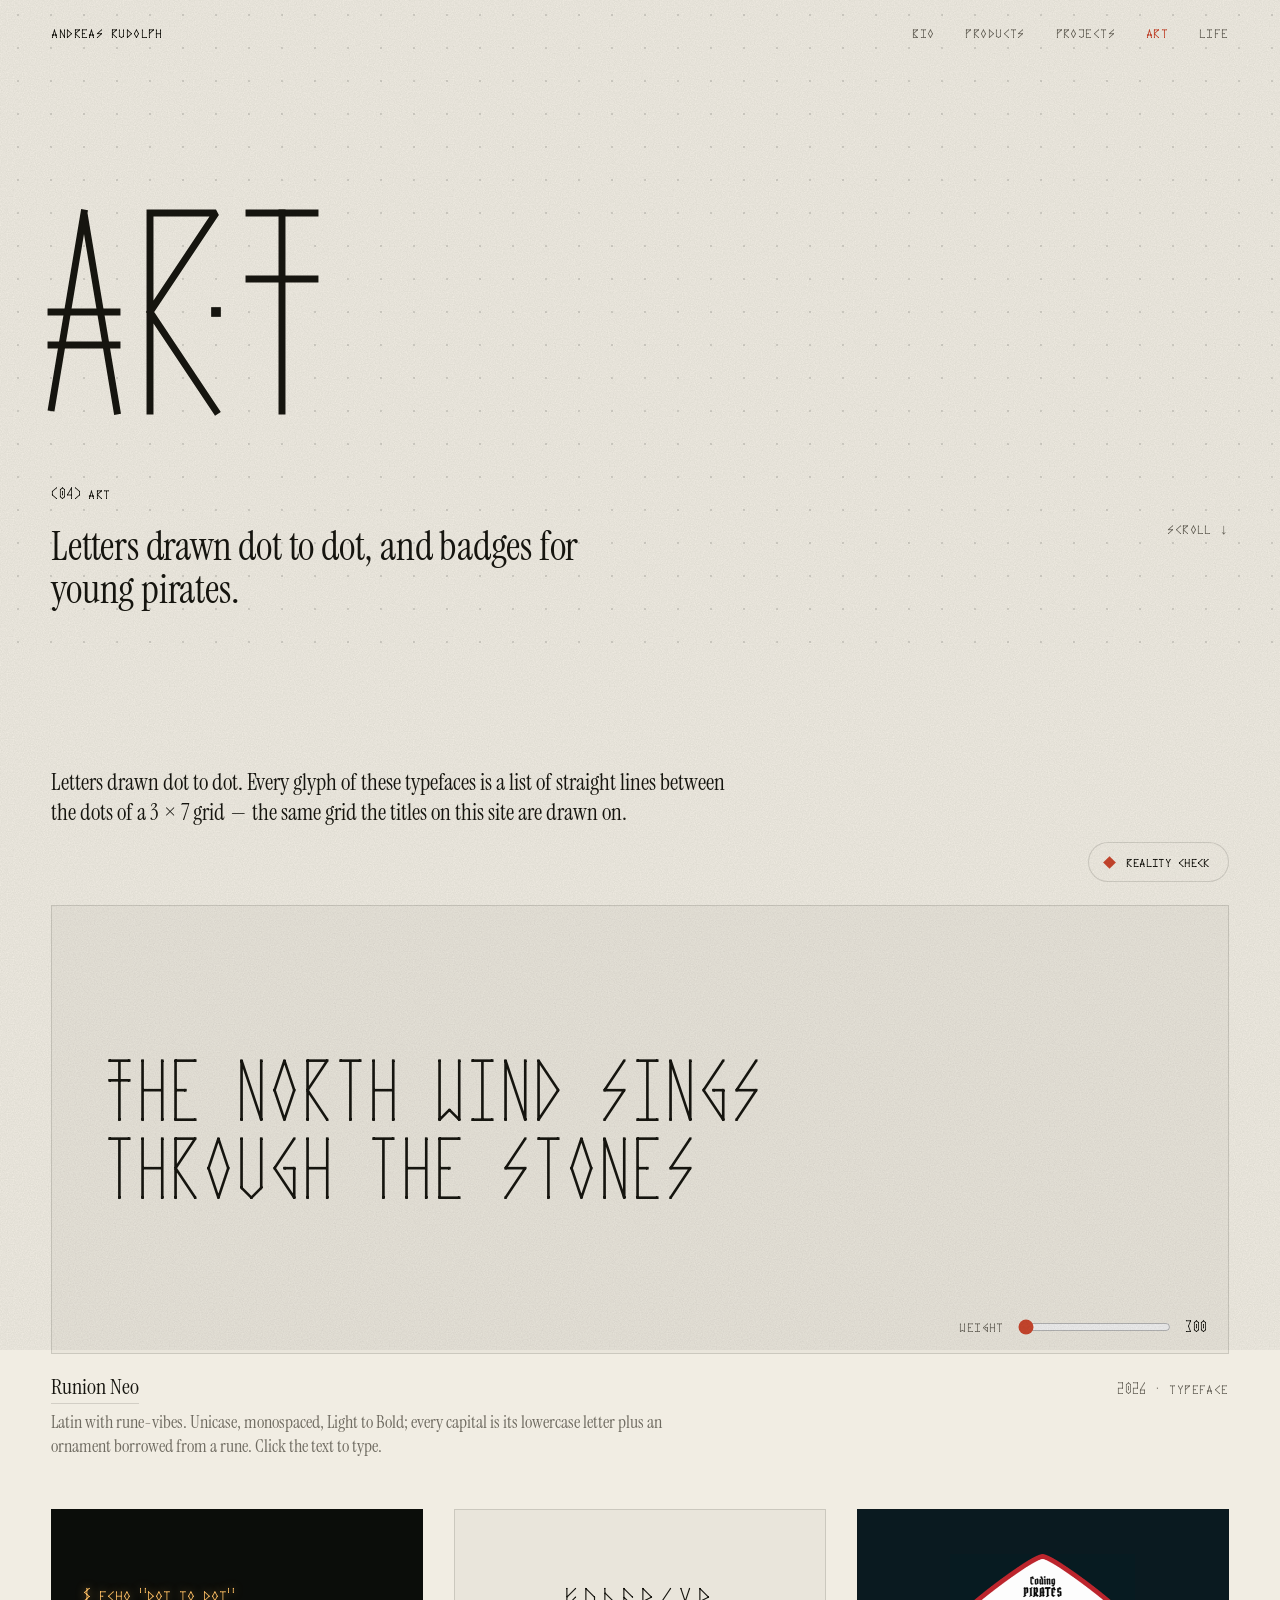
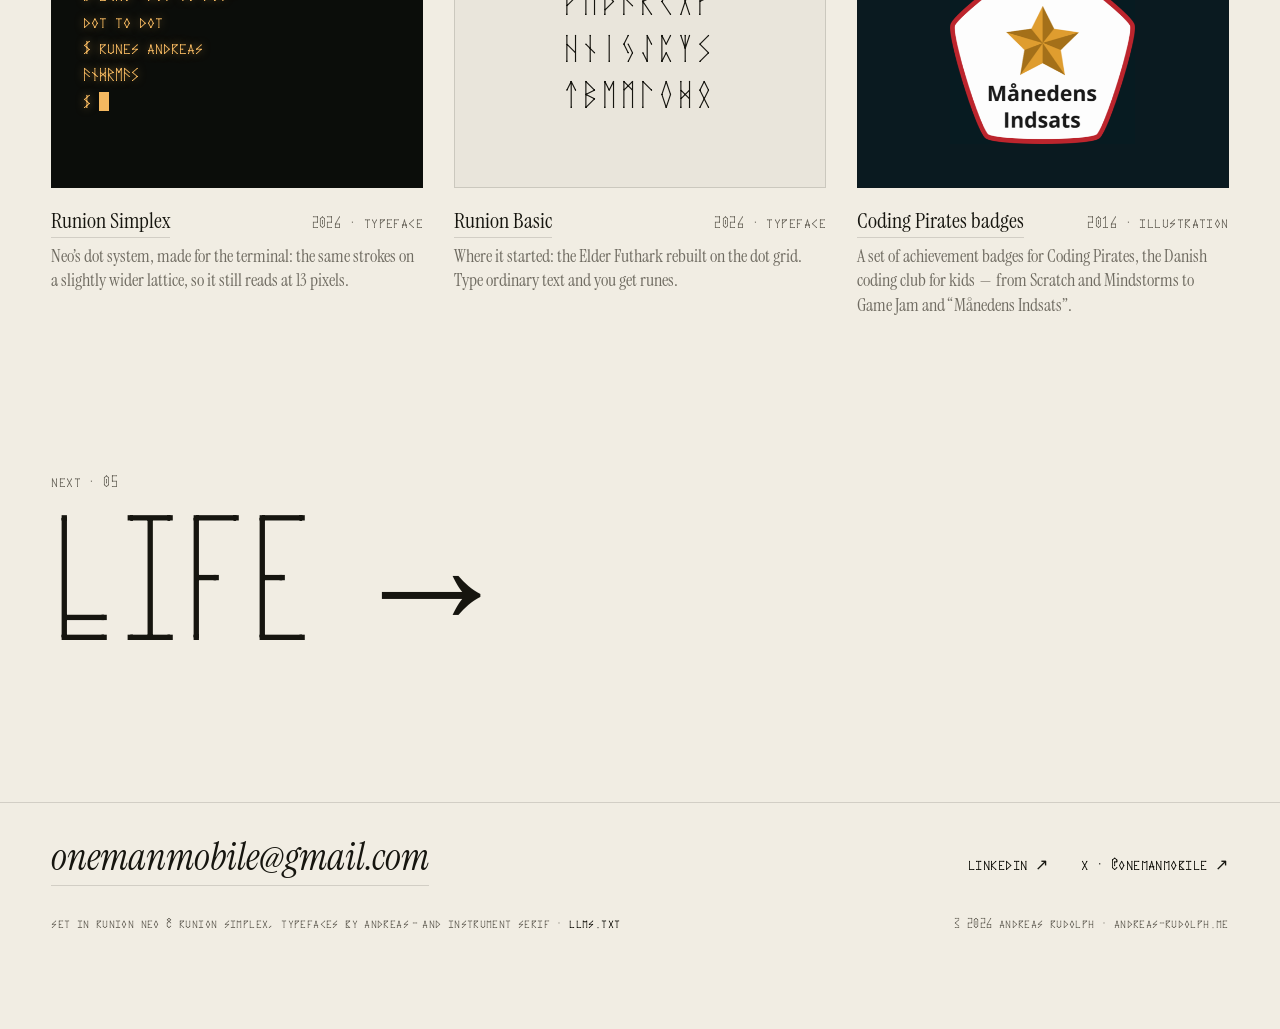
==== art/index.html @ 7a0e9cff "Front page + standalone pages (bio, products, projects, art, life); project images; portrait; heavie" ====
<!doctype html>
<html lang="en" data-mode="day">
<head>
  <meta charset="utf-8">
  <meta name="viewport" content="width=device-width, initial-scale=1, viewport-fit=cover">
  <title>Art — Andreas Rudolph</title>
  <meta name="description" content="Art by Andreas Rudolph: the Runion Neo, Runion Simplex and Runion Basic typefaces, and achievement badges for Coding Pirates.">
  <link rel="canonical" href="https://andreas-rudolph.me/art/">
  <link rel="describedby" href="/llms.txt" type="text/markdown">
  <meta name="author" content="Andreas Rudolph">
  <meta name="theme-color" content="#f1ede3">
  <meta property="og:type" content="website">
  <meta property="og:url" content="https://andreas-rudolph.me/art/">
  <meta property="og:title" content="Art — Andreas Rudolph">
  <meta property="og:description" content="Art by Andreas Rudolph: the Runion Neo, Runion Simplex and Runion Basic typefaces, and achievement badges for Coding Pirates.">
  <meta property="og:image" content="https://andreas-rudolph.me/assets/og.jpg">
  <meta property="og:image:width" content="1200">
  <meta property="og:image:height" content="630">
  <meta name="twitter:card" content="summary_large_image">
  <meta name="twitter:creator" content="@OneManMobile">
  <link rel="icon" href="/assets/favicon.svg" type="image/svg+xml">
  <link rel="preload" href="/assets/fonts/RunionNeo.woff2" as="font" type="font/woff2" crossorigin>
  <link rel="preload" href="/assets/fonts/InstrumentSerif-Regular.woff2" as="font" type="font/woff2" crossorigin>
  <link rel="stylesheet" href="/assets/style.css">
  <script>try{if(localStorage.getItem('mode')==='dream')document.documentElement.dataset.mode='dream'}catch(e){}</script>
  <script type="module" src="/assets/main.js"></script>
</head>
<body>
  <a class="skip label" href="#content">Skip to content</a>

  <header class="hero hero--page">
    <canvas id="field" data-text="ART" data-size="page" aria-hidden="true"></canvas>
    <div class="top">
      <a class="label home" href="/">andreas rudolph</a>
      <nav aria-label="Pages">
        <a class="label" href="/bio/">bio</a>
        <a class="label" href="/products/">products</a>
        <a class="label" href="/projects/">projects</a>
        <a class="label" href="/art/" aria-current="page">art</a>
        <a class="label" href="/life/">life</a>
      </nav>
    </div>
    <div class="hero-foot">
      <div class="hero-intro">
        <p class="label hero-role">(04) art</p>
        <h1 class="sr-only">Art</h1>
        <p class="lede">Letters drawn dot to dot, and badges for young pirates.</p>
      </div>
      <div class="hero-aside">
        <a class="label scroll" href="#content">scroll ↓</a>
      </div>
    </div>
  </header>

  <main id="content">
    <section class="section section--first" aria-label="Art">

      <p class="art-intro reveal">Letters drawn dot to dot. Every glyph of these typefaces is a list of straight lines between the dots of a 3&thinsp;×&thinsp;7 grid&thinsp;—&thinsp;the same grid the titles on this site are drawn on.</p>

      <div class="art-grid">
        <figure class="art-card art-card--wide reveal">
          <div class="art-canvas art-neo">
            <p class="neo-specimen" contenteditable="true" spellcheck="false" aria-label="Type to try Runion Neo">The north wind sings through the stones</p>
            <label class="neo-weight label"><span>weight</span> <input type="range" min="300" max="700" value="300" aria-label="Runion Neo weight"> <output>300</output></label>
          </div>
          <figcaption>
            <span class="art-title"><a href="https://github.com/OneManMobile/runion-neo">Runion Neo</a> <span class="label">2026 · typeface</span></span>
            <span class="art-desc">Latin with rune-vibes. Unicase, monospaced, Light to Bold; every capital is its lowercase letter plus an ornament borrowed from a rune. Click the text to type.</span>
          </figcaption>
        </figure>

        <figure class="art-card reveal">
          <div class="art-canvas art-simplex" aria-hidden="true">
            <p>$ echo "dot to dot"<br>dot to dot<br>$ runes andreas<br>ᚨᚾᛞᚱᛖᚨᛊ<br>$ <span class="caret"></span></p>
          </div>
          <figcaption>
            <span class="art-title"><a href="https://github.com/OneManMobile/runion-simplex">Runion Simplex</a> <span class="label">2026 · typeface</span></span>
            <span class="art-desc">Neo’s dot system, made for the terminal: the same strokes on a slightly wider lattice, so it still reads at 13 pixels.</span>
          </figcaption>
        </figure>

        <figure class="art-card reveal">
          <div class="art-canvas art-futhark" aria-hidden="true">
            <p>ᚠᚢᚦᚨᚱᚲᚷᚹ<br>ᚺᚾᛁᛃᛇᛈᛉᛊ<br>ᛏᛒᛖᛗᛚᛜᛞᛟ</p>
          </div>
          <figcaption>
            <span class="art-title"><a href="https://github.com/OneManMobile/Runion-Font">Runion Basic</a> <span class="label">2026 · typeface</span></span>
            <span class="art-desc">Where it started: the Elder Futhark rebuilt on the dot grid. Type ordinary text and you get runes.</span>
          </figcaption>
        </figure>

        <figure class="art-card reveal">
          <div class="art-canvas art-badge">
            <img src="/assets/art/coding-pirates-badge.png" width="360" height="370" alt="A pentagon badge with a gold star, reading Coding Pirates — Månedens Indsats">
          </div>
          <figcaption>
            <span class="art-title"><a href="https://github.com/OneManMobile/CodingPiratesAchievements">Coding Pirates badges</a> <span class="label">2016 · illustration</span></span>
            <span class="art-desc">A set of achievement badges for Coding Pirates, the Danish coding club for kids&thinsp;—&thinsp;from Scratch and Mindstorms to Game Jam and “Månedens Indsats”.</span>
          </figcaption>
        </figure>
      </div>
    </section>

    <a class="next reveal" href="/life/">
      <span class="label">next · 05</span>
      <span class="next-title"><span data-rune>Life</span> <span class="next-arrow" aria-hidden="true">→</span></span>
    </a>
  </main>

  <footer class="footer">
    <div class="footer-contact">
      <a class="footer-mail" href="mailto:onemanmobile@gmail.com">onemanmobile@gmail.com</a>
      <div class="footer-social">
        <a class="label" href="https://www.linkedin.com/in/andreasrudolph">linkedin ↗</a>
        <a class="label" href="https://x.com/OneManMobile">x · @onemanmobile ↗</a>
      </div>
    </div>
    <div class="footer-meta">
      <p class="label">set in runion neo &amp; runion simplex, typefaces by andreas&thinsp;—&thinsp;and instrument serif · <a href="/llms.txt">llms.txt</a></p>
      <p class="label">© 2026 andreas rudolph · andreas-rudolph.me</p>
    </div>
  </footer>

  <button class="reality" type="button" aria-pressed="false">
    <span class="reality-dot" aria-hidden="true"></span>
    <span class="reality-text">reality check</span>
  </button>
</body>
</html>
---- assets/style.css ----
@font-face { font-family: "Runion Neo"; src: url("fonts/RunionNeo.woff2") format("woff2"); font-weight: 300 700; font-display: swap; }
@font-face { font-family: "Runion Simplex"; src: url("fonts/RunionSimplex.woff2") format("woff2"); font-weight: 300 700; font-display: swap; }
@font-face { font-family: "Instrument Serif"; src: url("fonts/InstrumentSerif-Regular.woff2") format("woff2"); font-weight: 400; font-style: normal; font-display: swap; }
@font-face { font-family: "Instrument Serif"; src: url("fonts/InstrumentSerif-Italic.woff2") format("woff2"); font-weight: 400; font-style: italic; font-display: swap; }

:root {
  --paper: #f1ede3;
  --ink: #16150f;
  --muted: #6f6b61;
  --rule: rgba(22, 21, 15, .14);
  --accent: #c8452c;
  --gutter: clamp(20px, 4vw, 56px);
  --serif: "Instrument Serif", ui-serif, Georgia, serif;
  --neo: "Runion Neo", ui-monospace, monospace;
  --mono: "Runion Simplex", ui-monospace, Menlo, monospace;
  color-scheme: light;
}
:root[data-mode="dream"] {
  --paper: #0a0c19;
  --ink: #ebe7ff;
  --muted: #8f8db0;
  --rule: rgba(235, 231, 255, .14);
  --accent: #f4b860;
  color-scheme: dark;
}

*, *::before, *::after { box-sizing: border-box; }
html {
  background: var(--paper);
  color: var(--ink);
  -webkit-text-size-adjust: 100%;
  scroll-behavior: smooth;
  transition: background-color 1.2s ease, color 1.2s ease;
}
.switching *, .switching *::before, .switching *::after {
  transition: color 1.1s ease, background-color 1.1s ease, border-color 1.1s ease, fill 1.1s ease, stroke 1.1s ease !important;
}
body {
  margin: 0;
  font-family: var(--serif);
  font-size: clamp(19px, 1.35vw, 22px);
  line-height: 1.4;
  -webkit-font-smoothing: antialiased;
  overflow-x: hidden;
}
a { color: inherit; text-decoration: none; }
em { font-style: italic; }
::selection { background: var(--accent); color: var(--paper); }
:focus-visible { outline: 2px solid var(--accent); outline-offset: 4px; }

/* atmosphere: a night sky glow for dreams, paper grain always */
body::before {
  content: "";
  position: fixed;
  inset: 0;
  z-index: -1;
  pointer-events: none;
  background:
    radial-gradient(60vw 50vh at 78% 8%, rgba(124, 98, 255, .22), transparent 70%),
    radial-gradient(50vw 40vh at 8% 92%, rgba(244, 184, 96, .09), transparent 70%);
  opacity: 0;
  transition: opacity 1.6s ease;
}
[data-mode="dream"] body::before { opacity: 1; }
body::after {
  content: "";
  position: fixed;
  inset: -50%;
  z-index: 90;
  pointer-events: none;
  background-image: url("data:image/svg+xml,%3Csvg xmlns='http://www.w3.org/2000/svg' width='220' height='220'%3E%3Cfilter id='n'%3E%3CfeTurbulence type='fractalNoise' baseFrequency='.85' numOctaves='3' stitchTiles='stitch'/%3E%3CfeColorMatrix values='0 0 0 0 0 0 0 0 0 0 0 0 0 0 0 0 0 0 .55 0'/%3E%3C/filter%3E%3Crect width='100%25' height='100%25' filter='url(%23n)'/%3E%3C/svg%3E");
  opacity: .16;
  mix-blend-mode: multiply;
}
[data-mode="dream"] body::after { opacity: .5; mix-blend-mode: soft-light; }

.sr-only {
  position: absolute; width: 1px; height: 1px; padding: 0; margin: -1px;
  overflow: hidden; clip: rect(0 0 0 0); white-space: nowrap; border: 0;
}
.skip { position: absolute; left: var(--gutter); top: -40px; z-index: 100; }
.skip:focus { top: 16px; }

.label {
  font-family: var(--mono);
  font-size: 15px;
  font-weight: 450;
  line-height: 1.5;
  letter-spacing: .03em;
  color: var(--muted);
  margin: 0;
}
a.label { transition: color .3s ease; }
a.label:hover { color: var(--accent); }

/* ── hero ─────────────────────────────────────────────── */
.hero {
  position: relative;
  height: 100vh;
  height: 100svh;
  min-height: 560px;
  overflow: hidden;
}
#field { position: absolute; inset: 0; width: 100%; height: 100%; display: block; touch-action: pan-y; }
.top {
  position: absolute;
  inset: 0 0 auto;
  z-index: 2;
  display: flex;
  justify-content: space-between;
  align-items: baseline;
  padding: 22px var(--gutter);
}
.top nav { display: flex; gap: clamp(16px, 2.4vw, 36px); }
.top .clock { color: var(--ink); font-variant-numeric: tabular-nums; }
.top .home { color: var(--ink); }
.top nav a[aria-current="page"] { color: var(--accent); }
.hero--page { height: 74vh; height: 74svh; min-height: 480px; }

.hero-foot {
  position: absolute;
  left: var(--gutter);
  right: var(--gutter);
  bottom: clamp(28px, 6vh, 64px);
  z-index: 2;
  display: grid;
  grid-template-columns: minmax(0, 1.7fr) minmax(0, 1fr);
  gap: 32px;
  align-items: end;
  pointer-events: none;
}
.hero-foot a { pointer-events: auto; }
.hero-role span { white-space: nowrap; }
.hero-role {
  margin: 0 0 clamp(14px, 1.6vw, 22px);
  color: var(--ink);
  animation: rise 1.4s 1.35s cubic-bezier(.2, .7, .1, 1) both;
}
.lede {
  margin: 0;
  max-width: 21em;
  font-size: clamp(27px, 3.1vw, 46px);
  line-height: 1.08;
  letter-spacing: -.005em;
  text-wrap: pretty;
  animation: rise 1.4s 1.5s cubic-bezier(.2, .7, .1, 1) both;
}
.lede em { color: var(--accent); transition: color 1.1s ease; }
.lede a, .about-big a, .facts a {
  color: inherit;
  text-decoration: underline;
  text-decoration-color: var(--accent);
  text-decoration-thickness: .06em;
  text-underline-offset: .14em;
  transition: color .3s ease, text-decoration-color 1.1s ease;
}
.lede a:hover, .about-big a:hover, .facts a:hover { color: var(--accent); }
.hero-aside {
  justify-self: end;
  text-align: right;
  max-width: 22em;
  display: grid;
  gap: 10px;
  padding-bottom: 72px;
  animation: rise 1.4s 1.8s cubic-bezier(.2, .7, .1, 1) both;
}
.swap { display: grid; }
.swap > span { grid-area: 1 / 1; transition: opacity 1s ease; }
.when-dream, [data-mode="dream"] .when-day { opacity: 0; }
[data-mode="dream"] .when-dream { opacity: 1; color: var(--ink); }
.scroll { justify-self: end; }

@keyframes rise { from { opacity: 0; transform: translateY(18px); } }

/* ── sections ─────────────────────────────────────────── */
.section {
  max-width: 1600px;
  margin: 0 auto;
  padding: clamp(96px, 13vw, 200px) var(--gutter) 0;
}
.section--first { padding-top: clamp(64px, 8vw, 120px); }

/* front page index */
.toc { list-style: none; margin: 0; padding: 0; border-top: 1px solid var(--rule); }
.toc a {
  position: relative;
  display: grid;
  grid-template-columns: 4em auto minmax(0, 1fr) auto;
  gap: clamp(16px, 3vw, 48px);
  align-items: baseline;
  padding: clamp(22px, 3vw, 40px) 0;
  border-bottom: 1px solid var(--rule);
}
.toc a::before {
  content: "";
  position: absolute;
  inset: 0 calc(-1 * var(--gutter));
  background: var(--accent);
  opacity: 0;
  transition: opacity .5s ease;
  pointer-events: none;
}
.toc a:hover::before { opacity: .055; }
.toc-title { font-family: var(--neo); font-weight: 300; font-size: clamp(48px, 8vw, 132px); line-height: .9; transition: font-weight .6s cubic-bezier(.2, .7, .1, 1), color .4s ease; }
.toc-teaser { max-width: 22em; color: var(--muted); }
.toc-arrow { font-size: clamp(28px, 3vw, 44px); line-height: 1; transition: transform .5s ease, color .4s ease; }
.toc a:hover .toc-title { font-weight: 640; color: var(--accent); }
.toc a:hover .toc-arrow { transform: translateX(10px); color: var(--accent); }

/* next page */
.next {
  display: grid;
  gap: 14px;
  max-width: 1600px;
  margin: clamp(96px, 12vw, 180px) auto 0;
  padding: 0 var(--gutter) clamp(96px, 12vw, 160px);
}
.next-title { font-family: var(--neo); font-weight: 300; font-size: clamp(64px, 13vw, 220px); line-height: .85; transition: font-weight .7s cubic-bezier(.2, .7, .1, 1), color .4s ease; }
.next:hover .next-title { font-weight: 620; color: var(--accent); }
.next-arrow { display: inline-block; transition: transform .6s ease; }
.next:hover .next-arrow { transform: translateX(.15em); }
.section-head {
  display: flex;
  justify-content: space-between;
  align-items: baseline;
  border-top: 1px solid var(--rule);
  padding-top: 16px;
  margin-bottom: clamp(40px, 6vw, 96px);
}
.section-head h2 { font-weight: 450; }
.section-rune { font-family: var(--neo); font-size: 22px; line-height: 1; color: var(--accent); }

.reveal { opacity: 0; transform: translateY(28px); transition: opacity 1.1s ease, transform 1.2s cubic-bezier(.2, .7, .1, 1); }
.reveal.is-in { opacity: 1; transform: none; }

/* about */
.bio-head {
  display: grid;
  grid-template-columns: minmax(0, 1fr) clamp(200px, 22vw, 320px);
  gap: clamp(32px, 5vw, 96px);
  align-items: end;
  margin-bottom: clamp(56px, 8vw, 120px);
}
.bio-head .about-big { margin: 0; }
.portrait { margin: 0; display: grid; gap: 10px; }
.portrait img { display: block; width: 100%; height: auto; border: 1px solid var(--rule); transition: filter .9s ease; }
@media (hover: hover) {
  .portrait img { filter: grayscale(1) contrast(1.06); }
  .portrait:hover img { filter: none; }
}

.about-big {
  margin: 0 0 clamp(56px, 8vw, 120px);
  max-width: 17em;
  font-size: clamp(34px, 4.6vw, 76px);
  line-height: 1.02;
  letter-spacing: -.015em;
  text-wrap: pretty;
}
.about-big em { color: var(--accent); transition: color 1.1s ease; }
.about-grid {
  display: grid;
  grid-template-columns: minmax(0, 1fr) minmax(0, 1.4fr);
  gap: clamp(40px, 8vw, 160px);
}
.facts { margin: 0; display: grid; gap: 0; align-content: start; }
.facts > div {
  display: grid;
  grid-template-columns: 9.5em 1fr;
  gap: 16px;
  padding: 14px 0;
  border-bottom: 1px solid var(--rule);
  align-items: baseline;
}
.facts dd { margin: 0; }
.about-text { max-width: 30em; }
.about-text p { margin: 0 0 1em; font-size: clamp(22px, 1.8vw, 28px); line-height: 1.3; text-wrap: pretty; }
.about-text p + p { color: var(--muted); }

.quote { margin: clamp(80px, 11vw, 180px) 0 0; padding-left: clamp(0px, 16vw, 280px); }
.quote blockquote { margin: 0 0 20px; }
.quote p {
  margin: 0;
  max-width: 19em;
  font-style: italic;
  font-size: clamp(30px, 3.7vw, 60px);
  line-height: 1.06;
  text-indent: -.42em;
  text-wrap: balance;
}
.quote p::before { content: "“"; color: var(--accent); }
.quote p::after { content: "”"; color: var(--accent); }

/* work */
.works { list-style: none; margin: 0; padding: 0; border-top: 1px solid var(--rule); }
.work {
  position: relative;
  display: grid;
  grid-template-columns: 7.5em minmax(0, 1fr) clamp(220px, 28vw, 420px);
  gap: clamp(16px, 3vw, 56px);
  padding: clamp(32px, 4.4vw, 60px) 0;
  border-bottom: 1px solid var(--rule);
}
.work::before {
  content: "";
  position: absolute;
  inset: 0 calc(-1 * var(--gutter));
  background: var(--accent);
  opacity: 0;
  transition: opacity .5s ease;
  pointer-events: none;
}
.work:hover::before { opacity: .055; }
.work-meta { display: grid; align-content: start; gap: 10px; }
.work-year { font-family: var(--neo); font-size: clamp(22px, 2vw, 30px); line-height: 1; color: var(--accent); font-weight: 400; padding-top: .35em; transition: color 1.1s ease; }
.work-title {
  margin: 0 0 22px;
  font-family: var(--neo);
  font-weight: 300;
  font-size: clamp(44px, 7vw, 120px);
  line-height: .9;
  letter-spacing: .01em;
  transition: font-weight .6s cubic-bezier(.2, .7, .1, 1), color .4s ease;
}
.work:hover .work-title { font-weight: 640; }
.work-link::after { content: ""; position: absolute; inset: 0; z-index: 1; }
.work-desc { margin: 0 0 18px; max-width: 32em; text-wrap: pretty; }
.work-tags { color: var(--muted); }
.work:has(.work-link):hover .work-tags { color: var(--accent); }

.work-media {
  margin: 0;
  align-self: start;
  aspect-ratio: 4 / 3;
  overflow: hidden;
  border: 1px solid var(--rule);
  background: color-mix(in srgb, var(--ink) 4%, transparent);
}
.work-media img, .work-media canvas { display: block; width: 100%; height: 100%; object-fit: cover; }
.work-media img { filter: saturate(.85); transition: transform 1.2s cubic-bezier(.2, .7, .1, 1), filter .8s ease; }
.work:hover .work-media img { transform: scale(1.04); filter: saturate(1.05); }
[data-mode="dream"] .work-media img { filter: saturate(.7) brightness(.82); }

.drawer { margin: 40px 0 0; max-width: 46em; color: var(--muted); }
.drawer .label { display: block; margin-bottom: 8px; }
.drawer a { color: var(--ink); border-bottom: 1px solid var(--rule); transition: color .3s, border-color .3s; }
.drawer a:hover { color: var(--accent); border-color: var(--accent); }

/* dot to dot */
.path {
  --dot: 11px;
  list-style: none;
  margin: 0;
  padding: 0;
  position: relative;
  display: grid;
  grid-template-columns: repeat(7, minmax(0, 1fr));
}
.path.reveal { transform: none; }
.path::before {
  content: "";
  position: absolute;
  left: 0;
  right: 0;
  top: calc(var(--dot) / 2);
  height: 1px;
  background: var(--accent);
  transform: scaleX(0);
  transform-origin: left;
  transition: transform 2.4s .2s cubic-bezier(.6, 0, .2, 1);
}
.path.is-in::before { transform: scaleX(1); }
.path li { position: relative; padding: 44px 20px 0 0; }
.path li::before {
  content: "";
  position: absolute;
  top: 0;
  left: 0;
  width: var(--dot);
  height: var(--dot);
  background: var(--ink);
  transform: scale(0);
  transition: transform .6s calc(var(--i) * .32s + .2s) cubic-bezier(.3, 1.6, .5, 1);
}
.path li:last-child::before { background: var(--accent); box-shadow: 0 0 0 6px color-mix(in srgb, var(--accent) 22%, transparent); }
.path.is-in li::before { transform: scale(1); }
.year { display: block; font-family: var(--neo); font-weight: 300; font-size: clamp(30px, 3vw, 46px); line-height: 1; margin-bottom: 12px; }
.what { display: block; font-size: 19px; line-height: 1.25; color: var(--muted); text-wrap: pretty; }

/* bio timeline */
.about-grid + .path { margin-top: clamp(88px, 11vw, 170px); }

/* art */
.art-intro { margin: 0 0 clamp(44px, 6vw, 88px); max-width: 30em; font-size: clamp(22px, 1.8vw, 28px); line-height: 1.3; text-wrap: pretty; }
.art-grid { display: grid; grid-template-columns: repeat(3, minmax(0, 1fr)); gap: clamp(36px, 4vw, 64px) clamp(20px, 2.4vw, 36px); }
.art-card { margin: 0; display: grid; gap: 18px; align-content: start; }
.art-card--wide { grid-column: 1 / -1; }
.art-canvas {
  position: relative;
  aspect-ratio: 4 / 3;
  display: grid;
  place-items: center;
  overflow: hidden;
  border: 1px solid var(--rule);
  background: color-mix(in srgb, var(--ink) 3%, transparent);
}
.art-card--wide .art-canvas { aspect-ratio: 21 / 8; place-items: center start; padding: clamp(24px, 4vw, 72px); }
.art-canvas p { margin: 0; }
.neo-specimen {
  max-width: 9em;
  font-family: var(--neo);
  font-weight: 300;
  font-size: clamp(40px, 6.4vw, 112px);
  line-height: .96;
  outline: none;
  caret-color: var(--accent);
  transition: font-weight .25s ease;
}
.neo-weight { position: absolute; right: 20px; bottom: 14px; display: flex; align-items: center; gap: 12px; }
.neo-weight input { width: clamp(100px, 12vw, 160px); accent-color: var(--accent); }
.neo-weight output { min-width: 3ch; color: var(--ink); font-variant-numeric: tabular-nums; }
.art-simplex { background: #0b0d0a; place-items: center start; }
.art-simplex p {
  padding: 0 clamp(20px, 2.4vw, 32px);
  font-family: var(--mono);
  font-size: clamp(15px, 1.3vw, 19px);
  line-height: 1.6;
  color: #f4b860;
  text-shadow: 0 0 9px rgba(244, 184, 96, .55);
}
.caret { display: inline-block; width: .6em; height: 1.1em; vertical-align: -.18em; background: currentColor; animation: blink 1.1s steps(1) infinite; }
@keyframes blink { 50% { opacity: 0; } }
.art-futhark p { font-family: var(--neo); font-weight: 300; font-size: clamp(28px, 2.8vw, 44px); line-height: 1.3; letter-spacing: .14em; text-align: center; transition: font-weight .6s ease; }
.art-card:hover .art-futhark p { font-weight: 600; }
.art-badge { background: #0a1a20; }
.art-badge img { width: 50%; height: auto; transition: transform .9s cubic-bezier(.2, .7, .1, 1); }
.art-card:hover .art-badge img { transform: rotate(-6deg) scale(1.05); }
.art-card figcaption { display: grid; gap: 6px; }
.art-title { display: flex; flex-wrap: wrap; justify-content: space-between; align-items: baseline; gap: 4px 12px; font-size: clamp(22px, 1.7vw, 26px); }
.art-title a { border-bottom: 1px solid var(--rule); transition: color .3s, border-color .3s; }
.art-title a:hover { color: var(--accent); border-color: var(--accent); }
.art-desc { max-width: 34em; font-size: 18px; line-height: 1.35; color: var(--muted); }

/* life */
.life { list-style: none; margin: 0; padding: 0; border-top: 1px solid var(--rule); }
.life li {
  display: grid;
  grid-template-columns: minmax(0, 1.4fr) minmax(0, 1fr);
  gap: 24px;
  align-items: baseline;
  padding: clamp(18px, 2.6vw, 36px) 0;
  border-bottom: 1px solid var(--rule);
}
.life-word { font-style: italic; font-size: clamp(56px, 9.5vw, 160px); line-height: .95; letter-spacing: -.02em; transition: color .5s ease; }
.life li:hover .life-word { color: var(--accent); }
.life-note .clock { color: var(--ink); }

/* contact */
.contact { padding-bottom: clamp(96px, 12vw, 180px); }
.contact-title {
  margin: 0 0 clamp(28px, 4vw, 56px);
  font-family: var(--neo);
  font-weight: 300;
  font-size: clamp(72px, 15vw, 260px);
  line-height: .84;
  transition: font-weight .8s cubic-bezier(.2, .7, .1, 1);
}
.contact-title:hover { font-weight: 600; }
.mail {
  display: inline-block;
  font-style: italic;
  font-size: clamp(28px, 4.4vw, 72px);
  line-height: 1.1;
  border-bottom: 1px solid var(--rule);
  transition: color .3s ease, border-color .3s ease;
  overflow-wrap: anywhere;
}
.mail:hover { color: var(--accent); border-color: var(--accent); }
.links { list-style: none; margin: clamp(40px, 5vw, 72px) 0 0; padding: 0; display: flex; flex-wrap: wrap; gap: 12px 36px; }
.links a { color: var(--ink); font-size: 17px; }

.footer {
  max-width: 1600px;
  margin: 0 auto;
  padding: 28px var(--gutter) 96px;
  border-top: 1px solid var(--rule);
  display: grid;
  gap: 28px;
}
.footer-contact { display: flex; flex-wrap: wrap; justify-content: space-between; align-items: baseline; gap: 12px 32px; }
.footer-mail { font-style: italic; font-size: clamp(26px, 3vw, 44px); border-bottom: 1px solid var(--rule); transition: color .3s ease, border-color .3s ease; overflow-wrap: anywhere; }
.footer-mail:hover { color: var(--accent); border-color: var(--accent); }
.footer-social { display: flex; flex-wrap: wrap; gap: 12px 32px; }
.footer-social a { color: var(--ink); font-size: 16px; }
.footer-meta { display: flex; flex-wrap: wrap; justify-content: space-between; gap: 8px 32px; }
.footer-meta .label { font-size: 13px; }
.footer-meta a { color: var(--ink); }

/* reality check */
.reality {
  position: fixed;
  right: var(--gutter);
  bottom: max(18px, env(safe-area-inset-bottom));
  z-index: 80;
  display: inline-flex;
  align-items: center;
  gap: 12px;
  padding: 12px 18px 12px 16px;
  border: 1px solid var(--rule);
  border-radius: 999px;
  background: color-mix(in srgb, var(--paper) 70%, transparent);
  -webkit-backdrop-filter: blur(14px);
  backdrop-filter: blur(14px);
  color: var(--ink);
  font: 500 14px/1 var(--mono);
  letter-spacing: .03em;
  cursor: pointer;
  transition: border-color .4s ease, transform .4s ease;
}
.reality:hover { border-color: var(--accent); transform: translateY(-2px); }
.reality-dot {
  width: 9px;
  height: 9px;
  background: var(--accent);
  transform: rotate(45deg);
  transition: transform 1s cubic-bezier(.3, 1.4, .5, 1), box-shadow 1s ease;
}
[data-mode="dream"] .reality-dot { transform: rotate(225deg) scale(1.15); box-shadow: 0 0 14px 2px var(--accent); }

/* ── small screens ────────────────────────────────────── */
@media (max-width: 760px) {
  .top nav { gap: 14px; }
  .hero-foot { grid-template-columns: 1fr; gap: 20px; bottom: 88px; }
  .hero-aside { justify-self: start; text-align: left; padding-bottom: 0; }
  .scroll { justify-self: start; }
  .about-grid { grid-template-columns: 1fr; }
  .bio-head { grid-template-columns: 1fr; align-items: start; }
  .portrait { max-width: 240px; }
  .facts > div { grid-template-columns: 8em 1fr; }
  .quote { padding-left: 0; }
  .work { grid-template-columns: 1fr; gap: 20px; }
  .work-meta { display: flex; align-items: baseline; gap: 14px; }
  .path { grid-template-columns: 1fr; gap: 36px; }
  .path::before { left: calc(var(--dot) / 2); right: auto; top: 0; bottom: 0; width: 1px; height: auto; transform: scaleY(0); transform-origin: top; }
  .path.is-in::before { transform: scaleY(1); }
  .path li { padding: 0 0 0 40px; }
  .year { font-size: 34px; }
  .top { flex-wrap: wrap; row-gap: 12px; }
  .top > span.label { display: none; }
  .top nav { width: 100%; justify-content: space-between; }
  .toc a { grid-template-columns: 2.4em minmax(0, 1fr) auto; row-gap: 8px; }
  .toc-teaser { grid-column: 2 / -1; grid-row: 2; }
  .art-grid { grid-template-columns: 1fr; }
  .art-card--wide .art-canvas { aspect-ratio: 4 / 3; }
  .neo-specimen { font-size: clamp(36px, 11vw, 56px); }
  .life li { grid-template-columns: 1fr; gap: 8px; }
}

@media (prefers-reduced-motion: reduce) {
  html { scroll-behavior: auto; }
  *, *::before, *::after { animation-duration: .01ms !important; animation-delay: 0s !important; transition-duration: .01ms !important; transition-delay: 0s !important; }
  .reveal { opacity: 1; transform: none; }
}
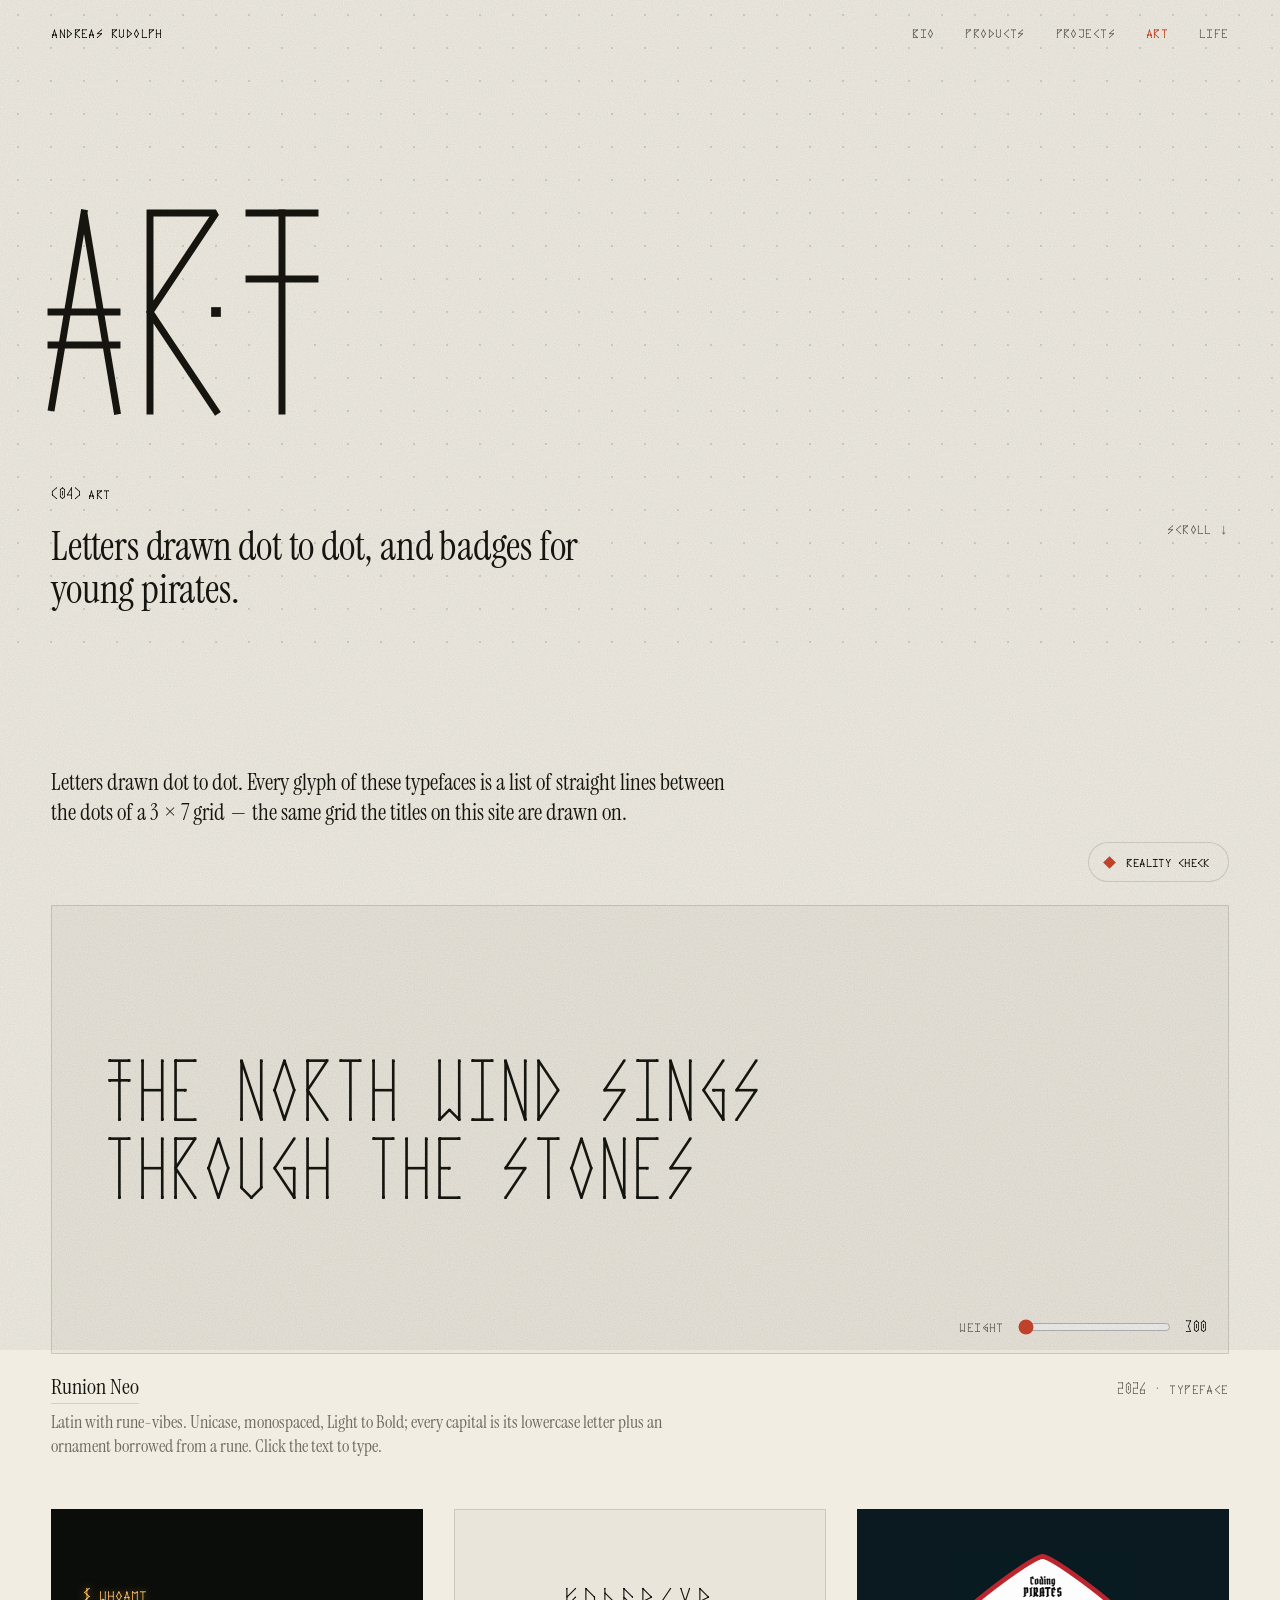
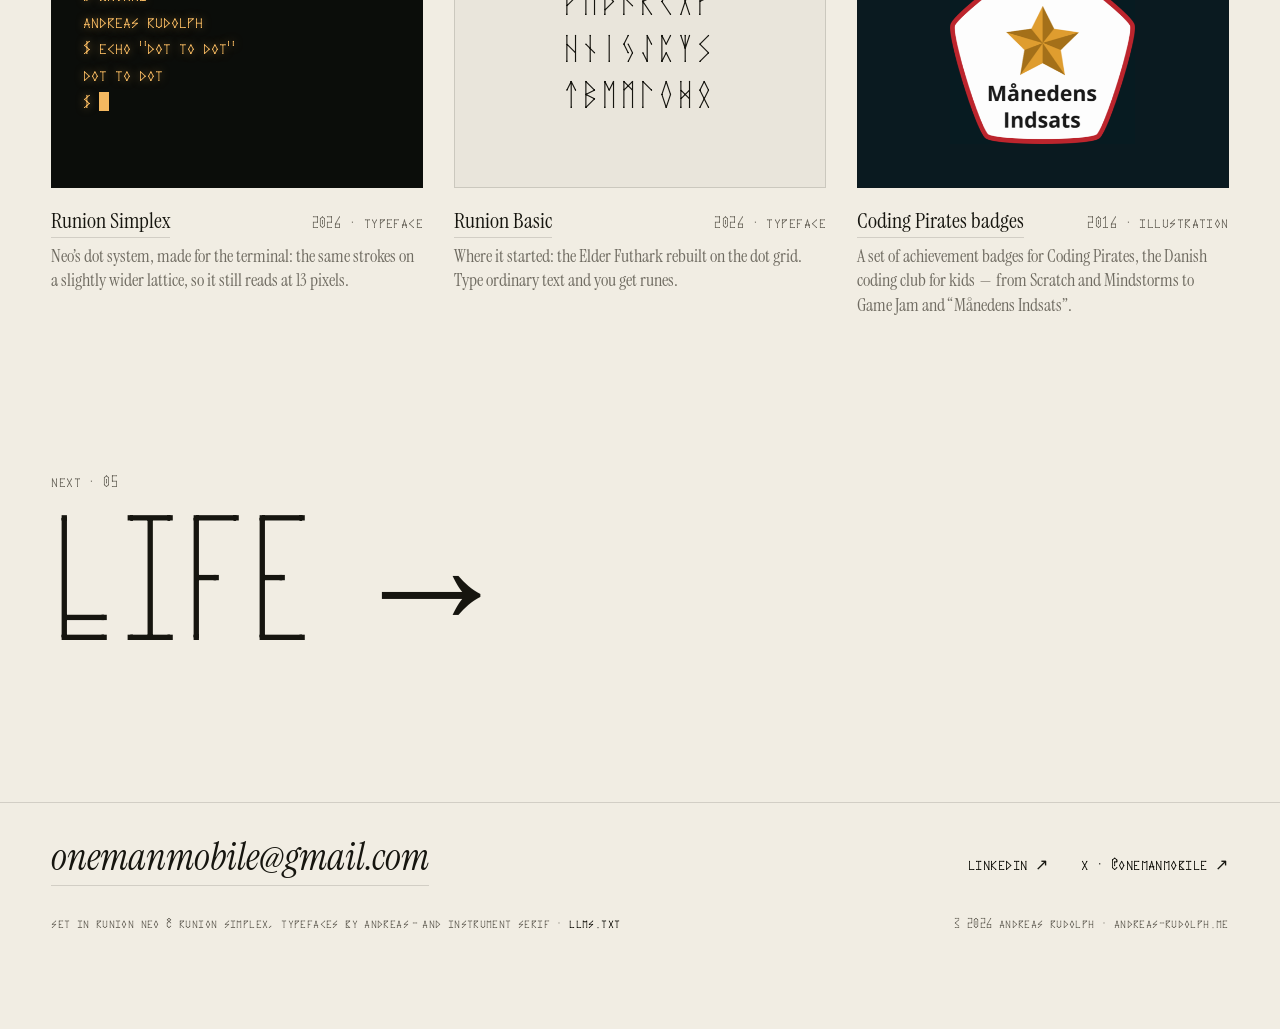
==== commit 9935c00b: "Rich front page; today/before bio with LinkedIn text; gem-cut portrait; no runes; drop RiverSite" ====
--- a/art/index.html
+++ b/art/index.html
@@ -71,7 +71,7 @@
 
         <figure class="art-card reveal">
           <div class="art-canvas art-simplex" aria-hidden="true">
-            <p>$ echo "dot to dot"<br>dot to dot<br>$ runes andreas<br>ᚨᚾᛞᚱᛖᚨᛊ<br>$ <span class="caret"></span></p>
+            <p>$ whoami<br>andreas rudolph<br>$ echo "dot to dot"<br>dot to dot<br>$ <span class="caret"></span></p>
           </div>
           <figcaption>
             <span class="art-title"><a href="https://github.com/OneManMobile/runion-simplex">Runion Simplex</a> <span class="label">2026 · typeface</span></span>
@@ -103,7 +103,7 @@
 
     <a class="next reveal" href="/life/">
       <span class="label">next · 05</span>
-      <span class="next-title"><span data-rune>Life</span> <span class="next-arrow" aria-hidden="true">→</span></span>
+      <span class="next-title"><span data-dream>Life</span> <span class="next-arrow" aria-hidden="true">→</span></span>
     </a>
   </main>
 
--- a/assets/style.css
+++ b/assets/style.css
@@ -13,6 +13,9 @@
   --serif: "Instrument Serif", ui-serif, Georgia, serif;
   --neo: "Runion Neo", ui-monospace, monospace;
   --mono: "Runion Simplex", ui-monospace, Menlo, monospace;
+  /* the portrait cut: a tall diamond with straight sides, like the O of the dot grid */
+  --gem: polygon(50% 0, 100% 27%, 100% 73%, 50% 100%, 0 73%, 0 27%);
+  --gem-open: polygon(50% 0, 100% 15%, 100% 85%, 50% 100%, 0 85%, 0 15%);
   color-scheme: light;
 }
 :root[data-mode="dream"] {
@@ -180,32 +183,61 @@
 }
 .section--first { padding-top: clamp(64px, 8vw, 120px); }
 
-/* front page index */
-.toc { list-style: none; margin: 0; padding: 0; border-top: 1px solid var(--rule); }
-.toc a {
-  position: relative;
-  display: grid;
-  grid-template-columns: 4em auto minmax(0, 1fr) auto;
-  gap: clamp(16px, 3vw, 48px);
-  align-items: baseline;
-  padding: clamp(22px, 3vw, 40px) 0;
-  border-bottom: 1px solid var(--rule);
-}
-.toc a::before {
-  content: "";
-  position: absolute;
-  inset: 0 calc(-1 * var(--gutter));
-  background: var(--accent);
-  opacity: 0;
-  transition: opacity .5s ease;
-  pointer-events: none;
-}
-.toc a:hover::before { opacity: .055; }
-.toc-title { font-family: var(--neo); font-weight: 300; font-size: clamp(48px, 8vw, 132px); line-height: .9; transition: font-weight .6s cubic-bezier(.2, .7, .1, 1), color .4s ease; }
-.toc-teaser { max-width: 22em; color: var(--muted); }
-.toc-arrow { font-size: clamp(28px, 3vw, 44px); line-height: 1; transition: transform .5s ease, color .4s ease; }
-.toc a:hover .toc-title { font-weight: 640; color: var(--accent); }
-.toc a:hover .toc-arrow { transform: translateX(10px); color: var(--accent); }
+/* front page */
+.hero-id {
+  display: flex;
+  align-items: center;
+  gap: clamp(14px, 1.6vw, 20px);
+  margin-bottom: clamp(14px, 1.6vw, 22px);
+  animation: rise 1.4s 1.35s cubic-bezier(.2, .7, .1, 1) both;
+}
+.hero-id .hero-role { margin: 0; animation: none; }
+.avatar { flex: none; width: clamp(50px, 4.6vw, 66px); height: auto; aspect-ratio: 3 / 4; object-fit: cover; object-position: 60% 40%; clip-path: var(--gem); }
+
+.stats {
+  display: grid;
+  grid-template-columns: repeat(3, minmax(0, 1fr));
+  gap: clamp(20px, 3vw, 48px);
+  margin: 0;
+  padding-top: 24px;
+  border-top: 1px solid var(--rule);
+}
+.stats div { display: grid; gap: 10px; align-content: start; }
+.stats dd { margin: 0; font-family: var(--neo); font-weight: 300; font-size: clamp(56px, 8vw, 128px); line-height: .9; transition: font-weight .6s ease, color .4s ease; }
+.stats div:hover dd { font-weight: 600; color: var(--accent); }
+
+.cards {
+  list-style: none;
+  margin: 0;
+  padding: 0;
+  display: grid;
+  grid-template-columns: repeat(3, minmax(0, 1fr));
+  gap: clamp(40px, 4vw, 64px) clamp(20px, 2.4vw, 36px);
+}
+.cards--2 { grid-template-columns: repeat(2, minmax(0, 1fr)); }
+.card a { display: grid; gap: 12px; align-content: start; }
+.card-media {
+  display: block;
+  margin-bottom: 6px;
+  aspect-ratio: 4 / 3;
+  overflow: hidden;
+  border: 1px solid var(--rule);
+  background: color-mix(in srgb, var(--ink) 4%, transparent);
+}
+.card-media img, .card-media canvas { display: block; width: 100%; height: 100%; object-fit: cover; }
+.card-media img { filter: saturate(.85); transition: transform 1.2s cubic-bezier(.2, .7, .1, 1), filter .8s ease; }
+.card a:hover .card-media img { transform: scale(1.04); filter: saturate(1.05); }
+[data-mode="dream"] .card-media img { filter: saturate(.7) brightness(.82); }
+.card-title { font-family: var(--neo); font-weight: 300; font-size: clamp(40px, 4.4vw, 72px); line-height: .9; transition: font-weight .6s cubic-bezier(.2, .7, .1, 1), color .4s ease; }
+.card a:hover .card-title { font-weight: 620; color: var(--accent); }
+.card-desc { max-width: 26em; font-size: 19px; line-height: 1.35; color: var(--muted); }
+
+.life-strip { margin: 0; font-style: italic; font-size: clamp(48px, 8.4vw, 140px); line-height: 1; letter-spacing: -.02em; text-wrap: balance; }
+.life-strip a { transition: color .5s ease; }
+.life-strip a:hover { color: var(--accent); }
+.life-clock { margin-top: 18px; }
+.life-clock .clock { color: var(--ink); }
+
 
 /* next page */
 .next {
@@ -228,7 +260,7 @@
   margin-bottom: clamp(40px, 6vw, 96px);
 }
 .section-head h2 { font-weight: 450; }
-.section-rune { font-family: var(--neo); font-size: 22px; line-height: 1; color: var(--accent); }
+.section-head a.label { color: var(--ink); }
 
 .reveal { opacity: 0; transform: translateY(28px); transition: opacity 1.1s ease, transform 1.2s cubic-bezier(.2, .7, .1, 1); }
 .reveal.is-in { opacity: 1; transform: none; }
@@ -242,8 +274,9 @@
   margin-bottom: clamp(56px, 8vw, 120px);
 }
 .bio-head .about-big { margin: 0; }
-.portrait { margin: 0; display: grid; gap: 10px; }
-.portrait img { display: block; width: 100%; height: auto; border: 1px solid var(--rule); transition: filter .9s ease; }
+.portrait { margin: 0; display: grid; gap: 12px; justify-items: center; }
+.portrait img { display: block; width: 100%; height: auto; aspect-ratio: 3 / 4; object-fit: cover; object-position: 60% 40%; clip-path: var(--gem); transition: filter .9s ease, clip-path .9s cubic-bezier(.2, .7, .1, 1); }
+.portrait:hover img { clip-path: var(--gem-open); }
 @media (hover: hover) {
   .portrait img { filter: grayscale(1) contrast(1.06); }
   .portrait:hover img { filter: none; }
@@ -273,12 +306,41 @@
   align-items: baseline;
 }
 .facts dd { margin: 0; }
-.about-text { max-width: 30em; }
-.about-text p { margin: 0 0 1em; font-size: clamp(22px, 1.8vw, 28px); line-height: 1.3; text-wrap: pretty; }
-.about-text p + p { color: var(--muted); }
+.in-words { max-width: 34em; }
+.in-words > .label { margin-bottom: 20px; }
+.in-words p { margin: 0 0 1em; font-size: clamp(20px, 1.5vw, 24px); line-height: 1.42; text-wrap: pretty; }
+.in-words .in-words-lead { margin-bottom: .8em; font-size: clamp(28px, 2.6vw, 40px); line-height: 1.12; }
+.in-words .in-words-end { margin: .4em 0 0; font-style: italic; font-size: clamp(32px, 3vw, 48px); color: var(--accent); }
+.in-words a { text-decoration: underline; text-decoration-color: var(--accent); text-underline-offset: .14em; }
+.in-words a:hover { color: var(--accent); }
 
 .quote { margin: clamp(80px, 11vw, 180px) 0 0; padding-left: clamp(0px, 16vw, 280px); }
 .quote blockquote { margin: 0 0 20px; }
+
+.today { margin: 0 0 clamp(72px, 9vw, 140px); }
+.today > .label { margin-bottom: 18px; }
+.today-list { list-style: none; margin: 0; padding: 0; border-top: 1px solid var(--rule); }
+.today-list li {
+  display: grid;
+  grid-template-columns: minmax(0, 1.2fr) minmax(0, 1fr);
+  gap: 24px;
+  align-items: baseline;
+  padding: clamp(14px, 1.8vw, 24px) 0;
+  border-bottom: 1px solid var(--rule);
+}
+.today-role { font-family: var(--neo); font-weight: 300; font-size: clamp(30px, 4vw, 64px); line-height: .95; transition: font-weight .6s ease, color .4s ease; }
+.today-list li:hover .today-role { font-weight: 600; color: var(--accent); }
+.today-note { color: var(--muted); text-wrap: pretty; }
+.today-note a, .before a { color: var(--ink); text-decoration: underline; text-decoration-color: var(--accent); text-underline-offset: .14em; }
+
+.before { margin-top: clamp(88px, 11vw, 170px); display: grid; gap: 14px; max-width: 64em; }
+.career { list-style: none; margin: 0 0 28px; padding: 0; border-top: 1px solid var(--rule); }
+.career li { display: grid; grid-template-columns: 12em minmax(0, 1fr); gap: 24px; align-items: baseline; padding: 14px 0; border-bottom: 1px solid var(--rule); }
+.career-org { font-size: clamp(22px, 1.8vw, 28px); }
+.career-role { color: var(--muted); }
+.apps-label { margin-top: 8px; }
+.apps, .skills { margin: 0 0 20px; font-size: clamp(20px, 1.6vw, 26px); line-height: 1.35; text-wrap: pretty; }
+.skills { color: var(--muted); }
 .quote p {
   margin: 0;
   max-width: 19em;
@@ -354,7 +416,8 @@
   padding: 0;
   position: relative;
   display: grid;
-  grid-template-columns: repeat(7, minmax(0, 1fr));
+  grid-auto-flow: column;
+  grid-auto-columns: minmax(0, 1fr);
 }
 .path.reveal { transform: none; }
 .path::before {
@@ -388,11 +451,12 @@
 .what { display: block; font-size: 19px; line-height: 1.25; color: var(--muted); text-wrap: pretty; }
 
 /* bio timeline */
-.about-grid + .path { margin-top: clamp(88px, 11vw, 170px); }
+.before + .path { margin-top: clamp(88px, 11vw, 170px); }
 
 /* art */
 .art-intro { margin: 0 0 clamp(44px, 6vw, 88px); max-width: 30em; font-size: clamp(22px, 1.8vw, 28px); line-height: 1.3; text-wrap: pretty; }
 .art-grid { display: grid; grid-template-columns: repeat(3, minmax(0, 1fr)); gap: clamp(36px, 4vw, 64px) clamp(20px, 2.4vw, 36px); }
+.art-grid--2 { grid-template-columns: repeat(2, minmax(0, 1fr)); }
 .art-card { margin: 0; display: grid; gap: 18px; align-content: start; }
 .art-card--wide { grid-column: 1 / -1; }
 .art-canvas {
@@ -540,17 +604,21 @@
   .quote { padding-left: 0; }
   .work { grid-template-columns: 1fr; gap: 20px; }
   .work-meta { display: flex; align-items: baseline; gap: 14px; }
-  .path { grid-template-columns: 1fr; gap: 36px; }
+  .path { grid-auto-flow: row; grid-template-columns: 1fr; gap: 36px; }
   .path::before { left: calc(var(--dot) / 2); right: auto; top: 0; bottom: 0; width: 1px; height: auto; transform: scaleY(0); transform-origin: top; }
   .path.is-in::before { transform: scaleY(1); }
   .path li { padding: 0 0 0 40px; }
   .year { font-size: 34px; }
   .top { flex-wrap: wrap; row-gap: 12px; }
   .top > span.label { display: none; }
+  .hero:not(.hero--page) { height: auto; min-height: 100vh; min-height: 100svh; }
+  .hero:not(.hero--page) .hero-foot { position: relative; inset: auto; margin: calc(var(--name-bottom, 420px) + 32px) var(--gutter) 0; padding-bottom: 96px; }
+  .hero-aside .swap { display: none; }
   .top nav { width: 100%; justify-content: space-between; }
-  .toc a { grid-template-columns: 2.4em minmax(0, 1fr) auto; row-gap: 8px; }
-  .toc-teaser { grid-column: 2 / -1; grid-row: 2; }
-  .art-grid { grid-template-columns: 1fr; }
+  .cards, .cards--2 { grid-template-columns: 1fr; }
+  .stats { grid-template-columns: 1fr; gap: 28px; }
+  .today-list li, .career li { grid-template-columns: 1fr; gap: 6px; }
+  .art-grid, .art-grid--2 { grid-template-columns: 1fr; }
   .art-card--wide .art-canvas { aspect-ratio: 4 / 3; }
   .neo-specimen { font-size: clamp(36px, 11vw, 56px); }
   .life li { grid-template-columns: 1fr; gap: 8px; }
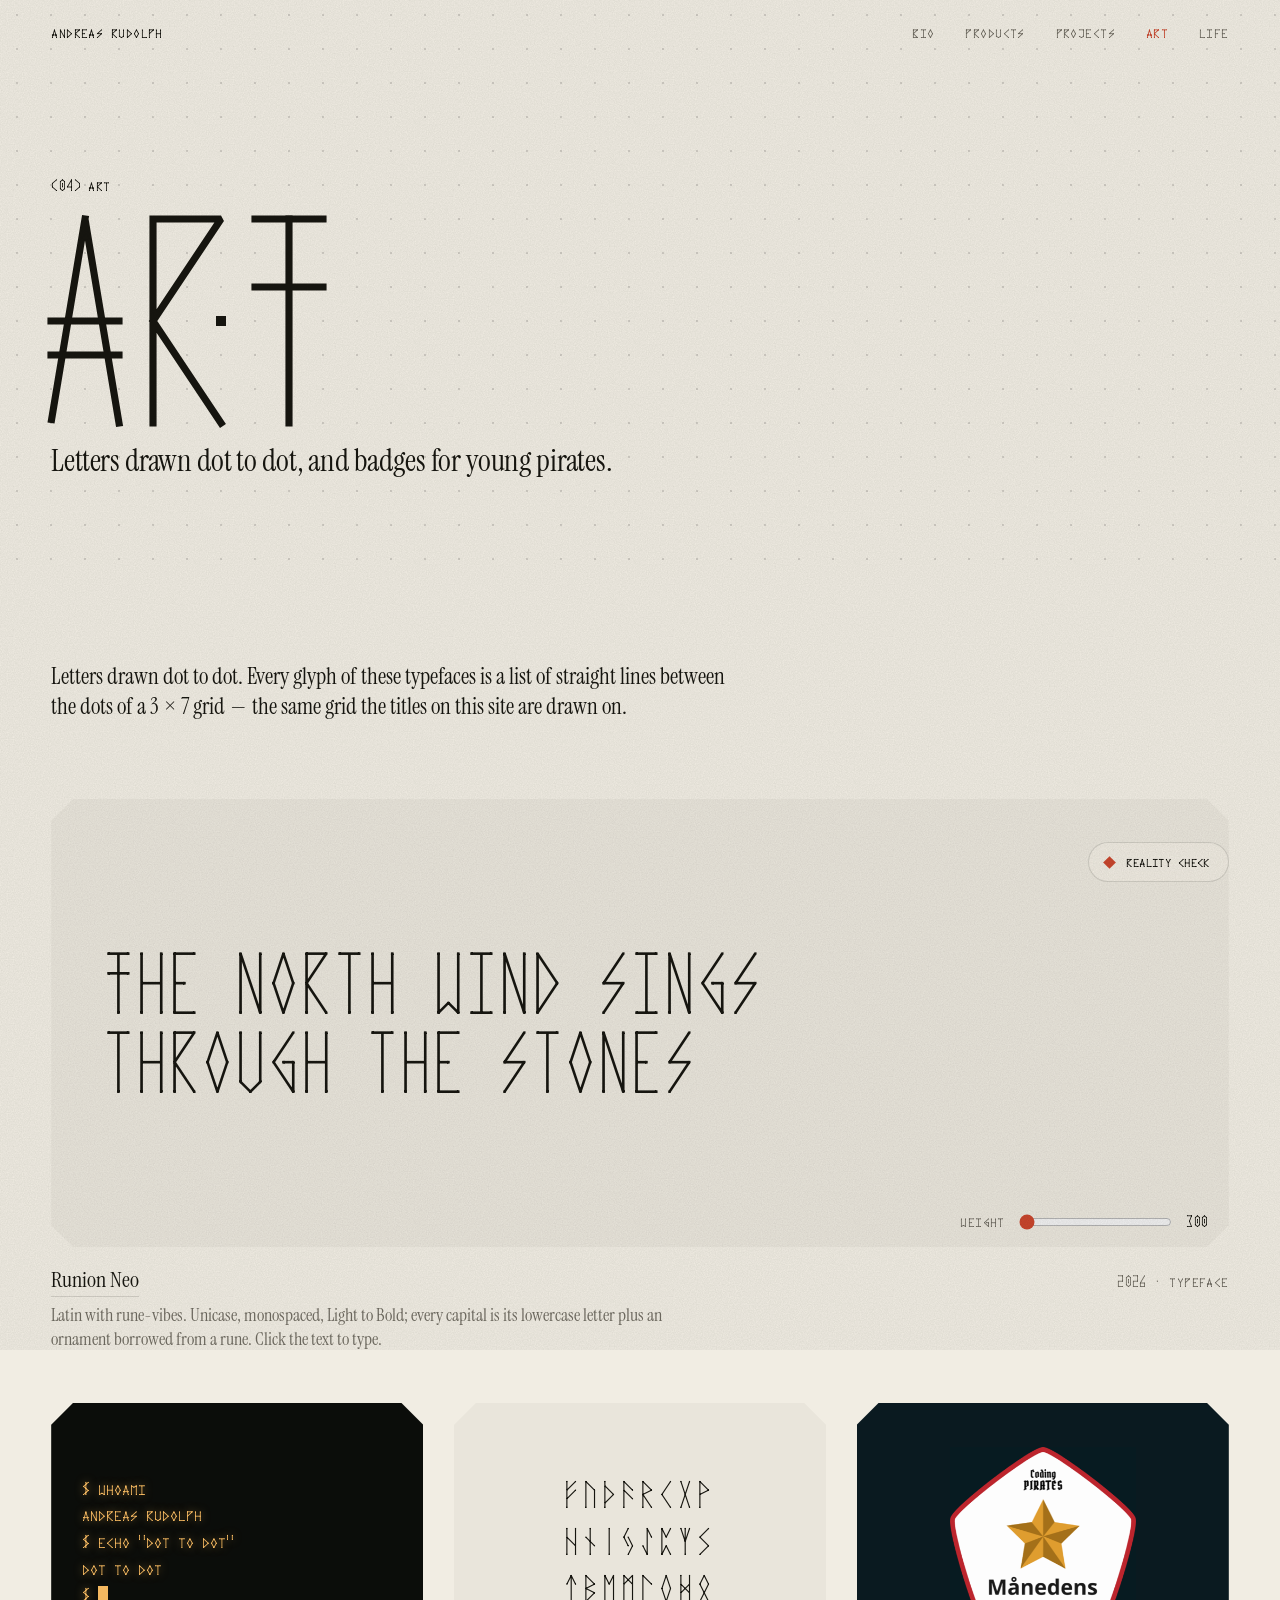
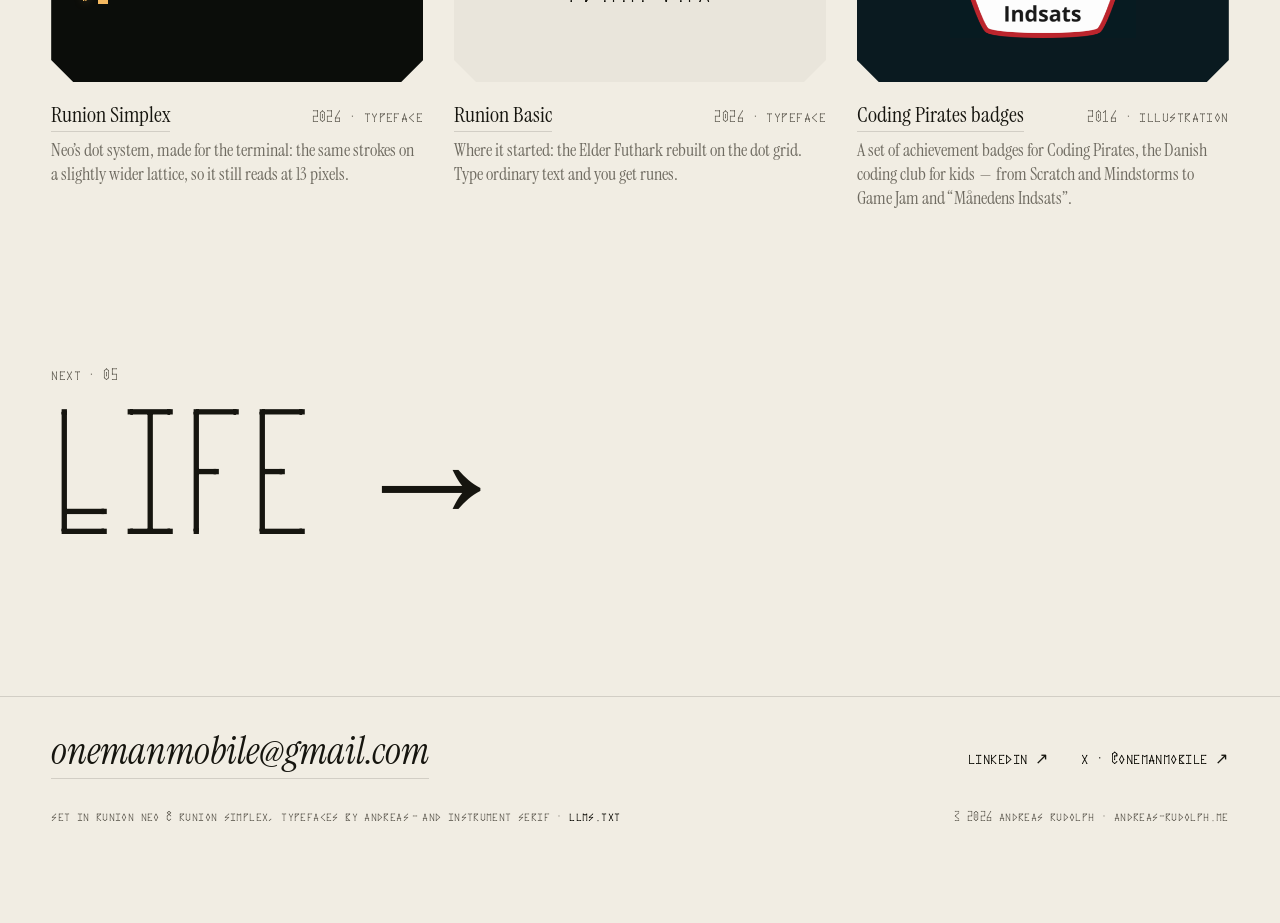
==== commit 8ff7231d: "Hero as one centred column: hexagon portrait, name, roles, pitch; uniform cut-corner media; no overl" ====
--- a/art/index.html
+++ b/art/index.html
@@ -40,15 +40,10 @@
         <a class="label" href="/life/">life</a>
       </nav>
     </div>
-    <div class="hero-foot">
-      <div class="hero-intro">
-        <p class="label hero-role">(04) art</p>
-        <h1 class="sr-only">Art</h1>
-        <p class="lede">Letters drawn dot to dot, and badges for young pirates.</p>
-      </div>
-      <div class="hero-aside">
-        <a class="label scroll" href="#content">scroll ↓</a>
-      </div>
+    <div class="hero-stack hero-stack--page">
+      <p class="label hero-role">(04) art</p>
+      <h1 class="hero-name" data-name-box><span class="sr-only">Art</span></h1>
+      <p class="lede">Letters drawn dot to dot, and badges for young pirates.</p>
     </div>
   </header>
 
--- a/assets/style.css
+++ b/assets/style.css
@@ -13,9 +13,10 @@
   --serif: "Instrument Serif", ui-serif, Georgia, serif;
   --neo: "Runion Neo", ui-monospace, monospace;
   --mono: "Runion Simplex", ui-monospace, Menlo, monospace;
-  /* the portrait cut: a tall diamond with straight sides, like the O of the dot grid */
-  --gem: polygon(50% 0, 100% 27%, 100% 73%, 50% 100%, 0 73%, 0 27%);
-  --gem-open: polygon(50% 0, 100% 15%, 100% 85%, 50% 100%, 0 85%, 0 15%);
+  /* portraits: a tall hexagon with long straight sides */
+  --hex: polygon(50% 0, 100% 12%, 100% 88%, 50% 100%, 0 88%, 0 12%);
+  /* every image and artwork: the same cut corners */
+  --cut: polygon(22px 0, calc(100% - 22px) 0, 100% 22px, 100% calc(100% - 22px), calc(100% - 22px) 100%, 22px 100%, 0 calc(100% - 22px), 0 22px);
   color-scheme: light;
 }
 :root[data-mode="dream"] {
@@ -96,18 +97,19 @@
 a.label { transition: color .3s ease; }
 a.label:hover { color: var(--accent); }
 
-/* ── hero ─────────────────────────────────────────────── */
+/* ── hero: one centred column — portrait, name, roles, pitch ─ */
 .hero {
   position: relative;
-  height: 100vh;
-  height: 100svh;
-  min-height: 560px;
+  min-height: 100vh;
+  min-height: 100svh;
+  display: flex;
+  flex-direction: column;
   overflow: hidden;
 }
+.hero--page { min-height: 0; }
 #field { position: absolute; inset: 0; width: 100%; height: 100%; display: block; touch-action: pan-y; }
 .top {
-  position: absolute;
-  inset: 0 0 auto;
+  position: relative;
   z-index: 2;
   display: flex;
   justify-content: space-between;
@@ -118,36 +120,44 @@
 .top .clock { color: var(--ink); font-variant-numeric: tabular-nums; }
 .top .home { color: var(--ink); }
 .top nav a[aria-current="page"] { color: var(--accent); }
-.hero--page { height: 74vh; height: 74svh; min-height: 480px; }
-
-.hero-foot {
-  position: absolute;
-  left: var(--gutter);
-  right: var(--gutter);
-  bottom: clamp(28px, 6vh, 64px);
+
+.hero-stack {
+  position: relative;
   z-index: 2;
-  display: grid;
-  grid-template-columns: minmax(0, 1.7fr) minmax(0, 1fr);
-  gap: 32px;
-  align-items: end;
-  pointer-events: none;
-}
-.hero-foot a { pointer-events: auto; }
+  flex: 1;
+  display: flex;
+  flex-direction: column;
+  align-items: center;
+  justify-content: center;
+  gap: clamp(16px, 2.4vh, 26px);
+  padding: clamp(12px, 3vh, 40px) var(--gutter) clamp(56px, 9vh, 104px);
+  text-align: center;
+}
+.hero-stack--page { align-items: flex-start; justify-content: flex-end; padding-top: clamp(64px, 12vh, 140px); text-align: left; }
+.hero-portrait {
+  display: block;
+  width: clamp(112px, 11vw, 168px);
+  height: auto;
+  aspect-ratio: 2 / 3;
+  object-fit: cover;
+  object-position: 60% 30%;
+  clip-path: var(--hex);
+  animation: rise 1.2s .1s cubic-bezier(.2, .7, .1, 1) both;
+}
+/* the canvas draws the name inside this box; script sets its height */
+.hero-name { width: 100%; height: 160px; margin: 0; }
+.hero-role { margin: 0; max-width: 64em; color: var(--ink); animation: rise 1.4s 1.35s cubic-bezier(.2, .7, .1, 1) both; }
 .hero-role span { white-space: nowrap; }
-.hero-role {
-  margin: 0 0 clamp(14px, 1.6vw, 22px);
-  color: var(--ink);
-  animation: rise 1.4s 1.35s cubic-bezier(.2, .7, .1, 1) both;
-}
 .lede {
   margin: 0;
-  max-width: 21em;
-  font-size: clamp(27px, 3.1vw, 46px);
-  line-height: 1.08;
+  max-width: 24em;
+  font-size: clamp(24px, 2.4vw, 38px);
+  line-height: 1.12;
   letter-spacing: -.005em;
-  text-wrap: pretty;
+  text-wrap: balance;
   animation: rise 1.4s 1.5s cubic-bezier(.2, .7, .1, 1) both;
 }
+.hero-stack--page .lede { max-width: 22em; text-wrap: pretty; }
 .lede em { color: var(--accent); transition: color 1.1s ease; }
 .lede a, .about-big a, .facts a {
   color: inherit;
@@ -158,20 +168,11 @@
   transition: color .3s ease, text-decoration-color 1.1s ease;
 }
 .lede a:hover, .about-big a:hover, .facts a:hover { color: var(--accent); }
-.hero-aside {
-  justify-self: end;
-  text-align: right;
-  max-width: 22em;
-  display: grid;
-  gap: 10px;
-  padding-bottom: 72px;
-  animation: rise 1.4s 1.8s cubic-bezier(.2, .7, .1, 1) both;
-}
+.hero-hint { animation: rise 1.4s 1.8s cubic-bezier(.2, .7, .1, 1) both; }
 .swap { display: grid; }
 .swap > span { grid-area: 1 / 1; transition: opacity 1s ease; }
 .when-dream, [data-mode="dream"] .when-day { opacity: 0; }
 [data-mode="dream"] .when-dream { opacity: 1; color: var(--ink); }
-.scroll { justify-self: end; }
 
 @keyframes rise { from { opacity: 0; transform: translateY(18px); } }
 
@@ -184,16 +185,6 @@
 .section--first { padding-top: clamp(64px, 8vw, 120px); }
 
 /* front page */
-.hero-id {
-  display: flex;
-  align-items: center;
-  gap: clamp(14px, 1.6vw, 20px);
-  margin-bottom: clamp(14px, 1.6vw, 22px);
-  animation: rise 1.4s 1.35s cubic-bezier(.2, .7, .1, 1) both;
-}
-.hero-id .hero-role { margin: 0; animation: none; }
-.avatar { flex: none; width: clamp(50px, 4.6vw, 66px); height: auto; aspect-ratio: 3 / 4; object-fit: cover; object-position: 60% 40%; clip-path: var(--gem); }
-
 .stats {
   display: grid;
   grid-template-columns: repeat(3, minmax(0, 1fr));
@@ -221,7 +212,7 @@
   margin-bottom: 6px;
   aspect-ratio: 4 / 3;
   overflow: hidden;
-  border: 1px solid var(--rule);
+  clip-path: var(--cut);
   background: color-mix(in srgb, var(--ink) 4%, transparent);
 }
 .card-media img, .card-media canvas { display: block; width: 100%; height: 100%; object-fit: cover; }
@@ -274,9 +265,9 @@
   margin-bottom: clamp(56px, 8vw, 120px);
 }
 .bio-head .about-big { margin: 0; }
+.bio-head > :only-child { grid-column: 1 / -1; }
 .portrait { margin: 0; display: grid; gap: 12px; justify-items: center; }
-.portrait img { display: block; width: 100%; height: auto; aspect-ratio: 3 / 4; object-fit: cover; object-position: 60% 40%; clip-path: var(--gem); transition: filter .9s ease, clip-path .9s cubic-bezier(.2, .7, .1, 1); }
-.portrait:hover img { clip-path: var(--gem-open); }
+.portrait img { display: block; width: 100%; height: auto; aspect-ratio: 2 / 3; object-fit: cover; object-position: 60% 30%; clip-path: var(--hex); transition: filter .9s ease; }
 @media (hover: hover) {
   .portrait img { filter: grayscale(1) contrast(1.06); }
   .portrait:hover img { filter: none; }
@@ -395,7 +386,7 @@
   align-self: start;
   aspect-ratio: 4 / 3;
   overflow: hidden;
-  border: 1px solid var(--rule);
+  clip-path: var(--cut);
   background: color-mix(in srgb, var(--ink) 4%, transparent);
 }
 .work-media img, .work-media canvas { display: block; width: 100%; height: 100%; object-fit: cover; }
@@ -465,7 +456,7 @@
   display: grid;
   place-items: center;
   overflow: hidden;
-  border: 1px solid var(--rule);
+  clip-path: var(--cut);
   background: color-mix(in srgb, var(--ink) 3%, transparent);
 }
 .art-card--wide .art-canvas { aspect-ratio: 21 / 8; place-items: center start; padding: clamp(24px, 4vw, 72px); }
@@ -593,13 +584,15 @@
 
 /* ── small screens ────────────────────────────────────── */
 @media (max-width: 760px) {
-  .top nav { gap: 14px; }
-  .hero-foot { grid-template-columns: 1fr; gap: 20px; bottom: 88px; }
-  .hero-aside { justify-self: start; text-align: left; padding-bottom: 0; }
-  .scroll { justify-self: start; }
+  .top { flex-wrap: wrap; row-gap: 12px; }
+  .top > span.label { display: none; }
+  .top nav { width: 100%; justify-content: space-between; gap: 14px; }
+  .hero-hint { display: none; }
+  .reality { padding: 14px; }
+  .reality-text { position: absolute; width: 1px; height: 1px; overflow: hidden; clip: rect(0 0 0 0); white-space: nowrap; }
   .about-grid { grid-template-columns: 1fr; }
   .bio-head { grid-template-columns: 1fr; align-items: start; }
-  .portrait { max-width: 240px; }
+  .portrait { max-width: 200px; }
   .facts > div { grid-template-columns: 8em 1fr; }
   .quote { padding-left: 0; }
   .work { grid-template-columns: 1fr; gap: 20px; }
@@ -609,12 +602,6 @@
   .path.is-in::before { transform: scaleY(1); }
   .path li { padding: 0 0 0 40px; }
   .year { font-size: 34px; }
-  .top { flex-wrap: wrap; row-gap: 12px; }
-  .top > span.label { display: none; }
-  .hero:not(.hero--page) { height: auto; min-height: 100vh; min-height: 100svh; }
-  .hero:not(.hero--page) .hero-foot { position: relative; inset: auto; margin: calc(var(--name-bottom, 420px) + 32px) var(--gutter) 0; padding-bottom: 96px; }
-  .hero-aside .swap { display: none; }
-  .top nav { width: 100%; justify-content: space-between; }
   .cards, .cards--2 { grid-template-columns: 1fr; }
   .stats { grid-template-columns: 1fr; gap: 28px; }
   .today-list li, .career li { grid-template-columns: 1fr; gap: 6px; }
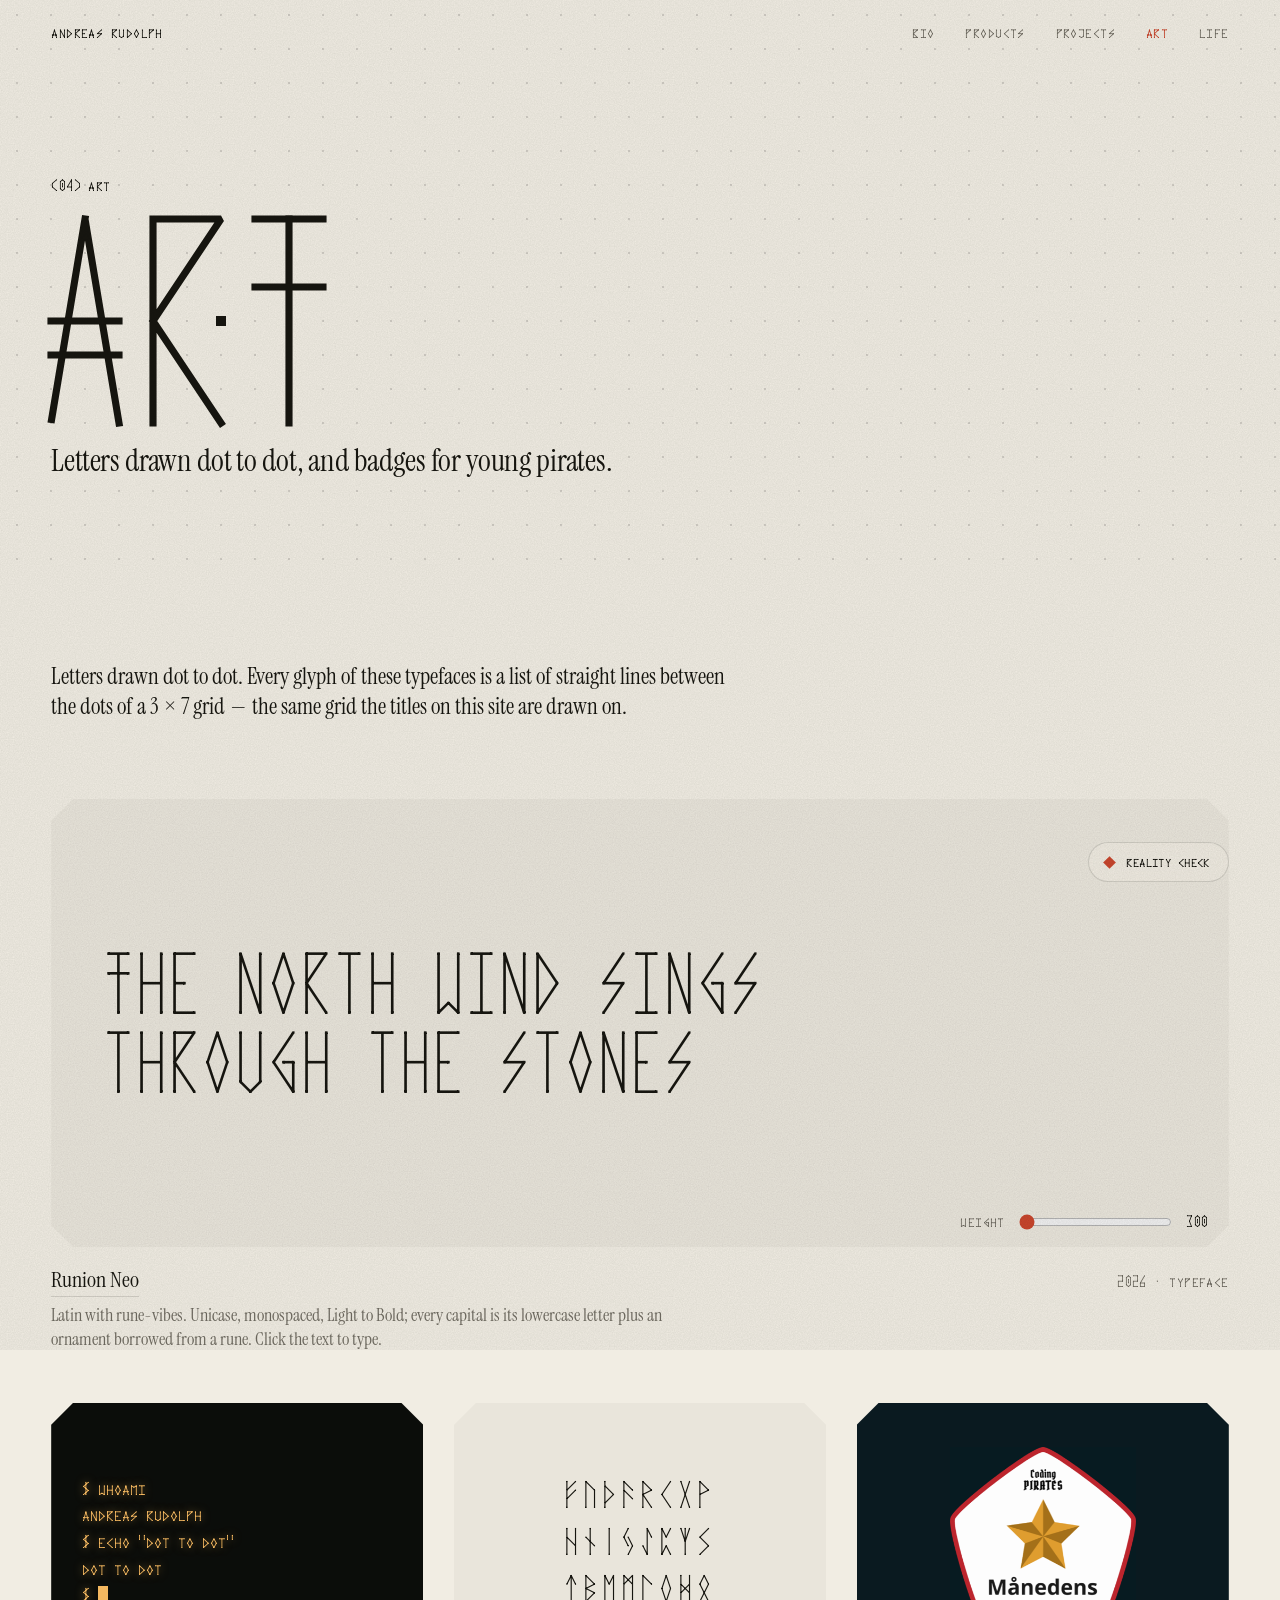
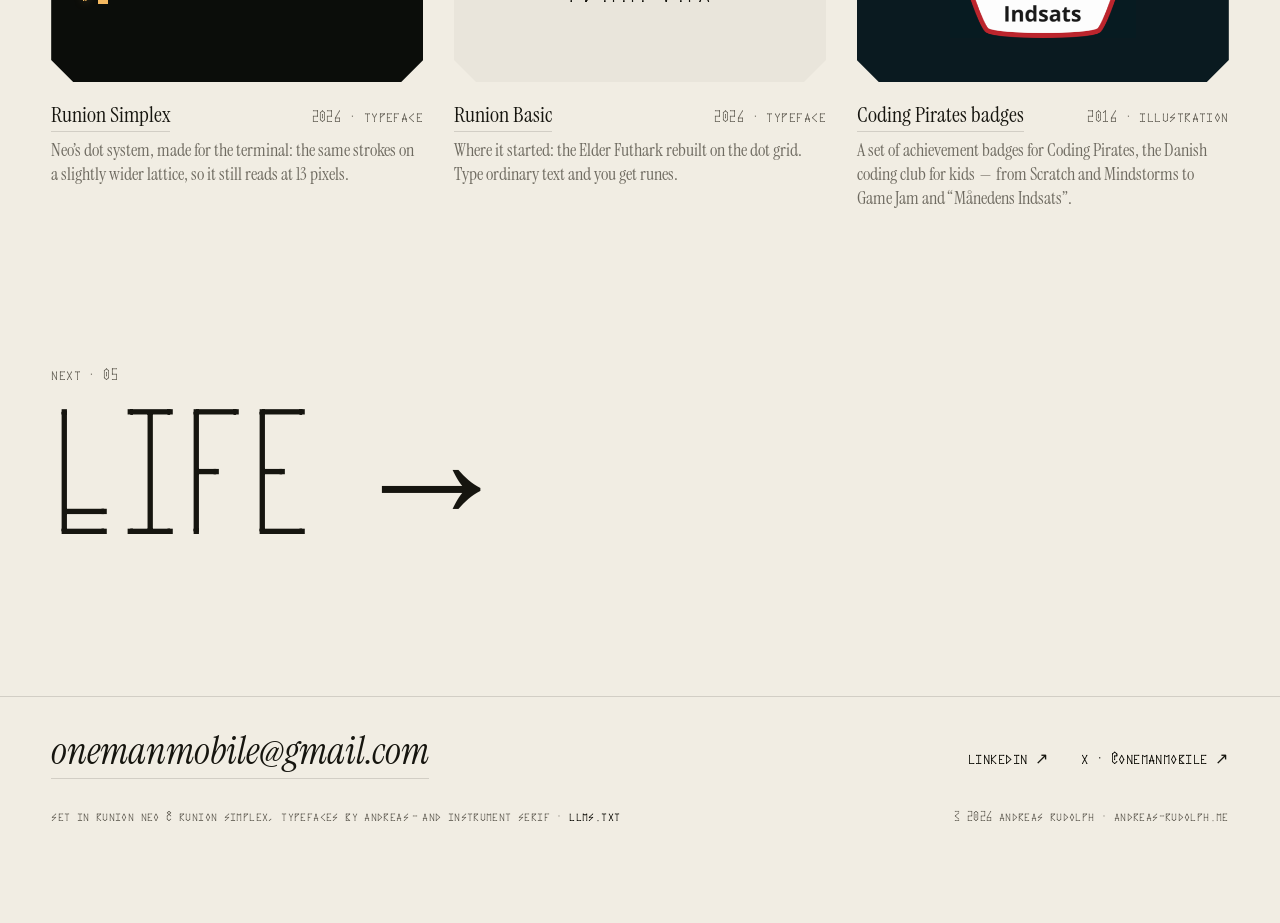
==== commit 2e6794c3: "Hero: photo and name side by side, centred together; wider portrait crop on the face" ====
--- a/art/index.html
+++ b/art/index.html
@@ -21,9 +21,9 @@
   <link rel="icon" href="/assets/favicon.svg" type="image/svg+xml">
   <link rel="preload" href="/assets/fonts/RunionNeo.woff2" as="font" type="font/woff2" crossorigin>
   <link rel="preload" href="/assets/fonts/InstrumentSerif-Regular.woff2" as="font" type="font/woff2" crossorigin>
-  <link rel="stylesheet" href="/assets/style.css">
+  <link rel="stylesheet" href="/assets/style.css?v=888e4a3266">
   <script>try{if(localStorage.getItem('mode')==='dream')document.documentElement.dataset.mode='dream'}catch(e){}</script>
-  <script type="module" src="/assets/main.js"></script>
+  <script type="module" src="/assets/main.js?v=9fe5629abb"></script>
 </head>
 <body>
   <a class="skip label" href="#content">Skip to content</a>
--- a/assets/style.css
+++ b/assets/style.css
@@ -134,18 +134,28 @@
   text-align: center;
 }
 .hero-stack--page { align-items: flex-start; justify-content: flex-end; padding-top: clamp(64px, 12vh, 140px); text-align: left; }
+/* photo and name sit side by side; the pair is centred as one unit */
+.hero-ident {
+  align-self: stretch;
+  display: flex;
+  align-items: center;
+  justify-content: center;
+  gap: clamp(16px, 2.2vw, 36px);
+}
 .hero-portrait {
   display: block;
-  width: clamp(112px, 11vw, 168px);
+  flex: none;
+  width: clamp(92px, 8.4vw, 136px);
   height: auto;
-  aspect-ratio: 2 / 3;
+  aspect-ratio: 3 / 4;
   object-fit: cover;
-  object-position: 60% 30%;
+  object-position: 80% 30%;
   clip-path: var(--hex);
   animation: rise 1.2s .1s cubic-bezier(.2, .7, .1, 1) both;
 }
-/* the canvas draws the name inside this box; script sets its height */
-.hero-name { width: 100%; height: 160px; margin: 0; }
+/* the canvas draws the name inside this box; the script sizes it */
+.hero-name { flex: none; height: 120px; margin: 0; }
+.hero-stack--page .hero-name { width: 100%; }
 .hero-role { margin: 0; max-width: 64em; color: var(--ink); animation: rise 1.4s 1.35s cubic-bezier(.2, .7, .1, 1) both; }
 .hero-role span { white-space: nowrap; }
 .lede {
@@ -267,7 +277,7 @@
 .bio-head .about-big { margin: 0; }
 .bio-head > :only-child { grid-column: 1 / -1; }
 .portrait { margin: 0; display: grid; gap: 12px; justify-items: center; }
-.portrait img { display: block; width: 100%; height: auto; aspect-ratio: 2 / 3; object-fit: cover; object-position: 60% 30%; clip-path: var(--hex); transition: filter .9s ease; }
+.portrait img { display: block; width: 100%; height: auto; aspect-ratio: 3 / 4; object-fit: cover; object-position: 80% 30%; clip-path: var(--hex); transition: filter .9s ease; }
 @media (hover: hover) {
   .portrait img { filter: grayscale(1) contrast(1.06); }
   .portrait:hover img { filter: none; }
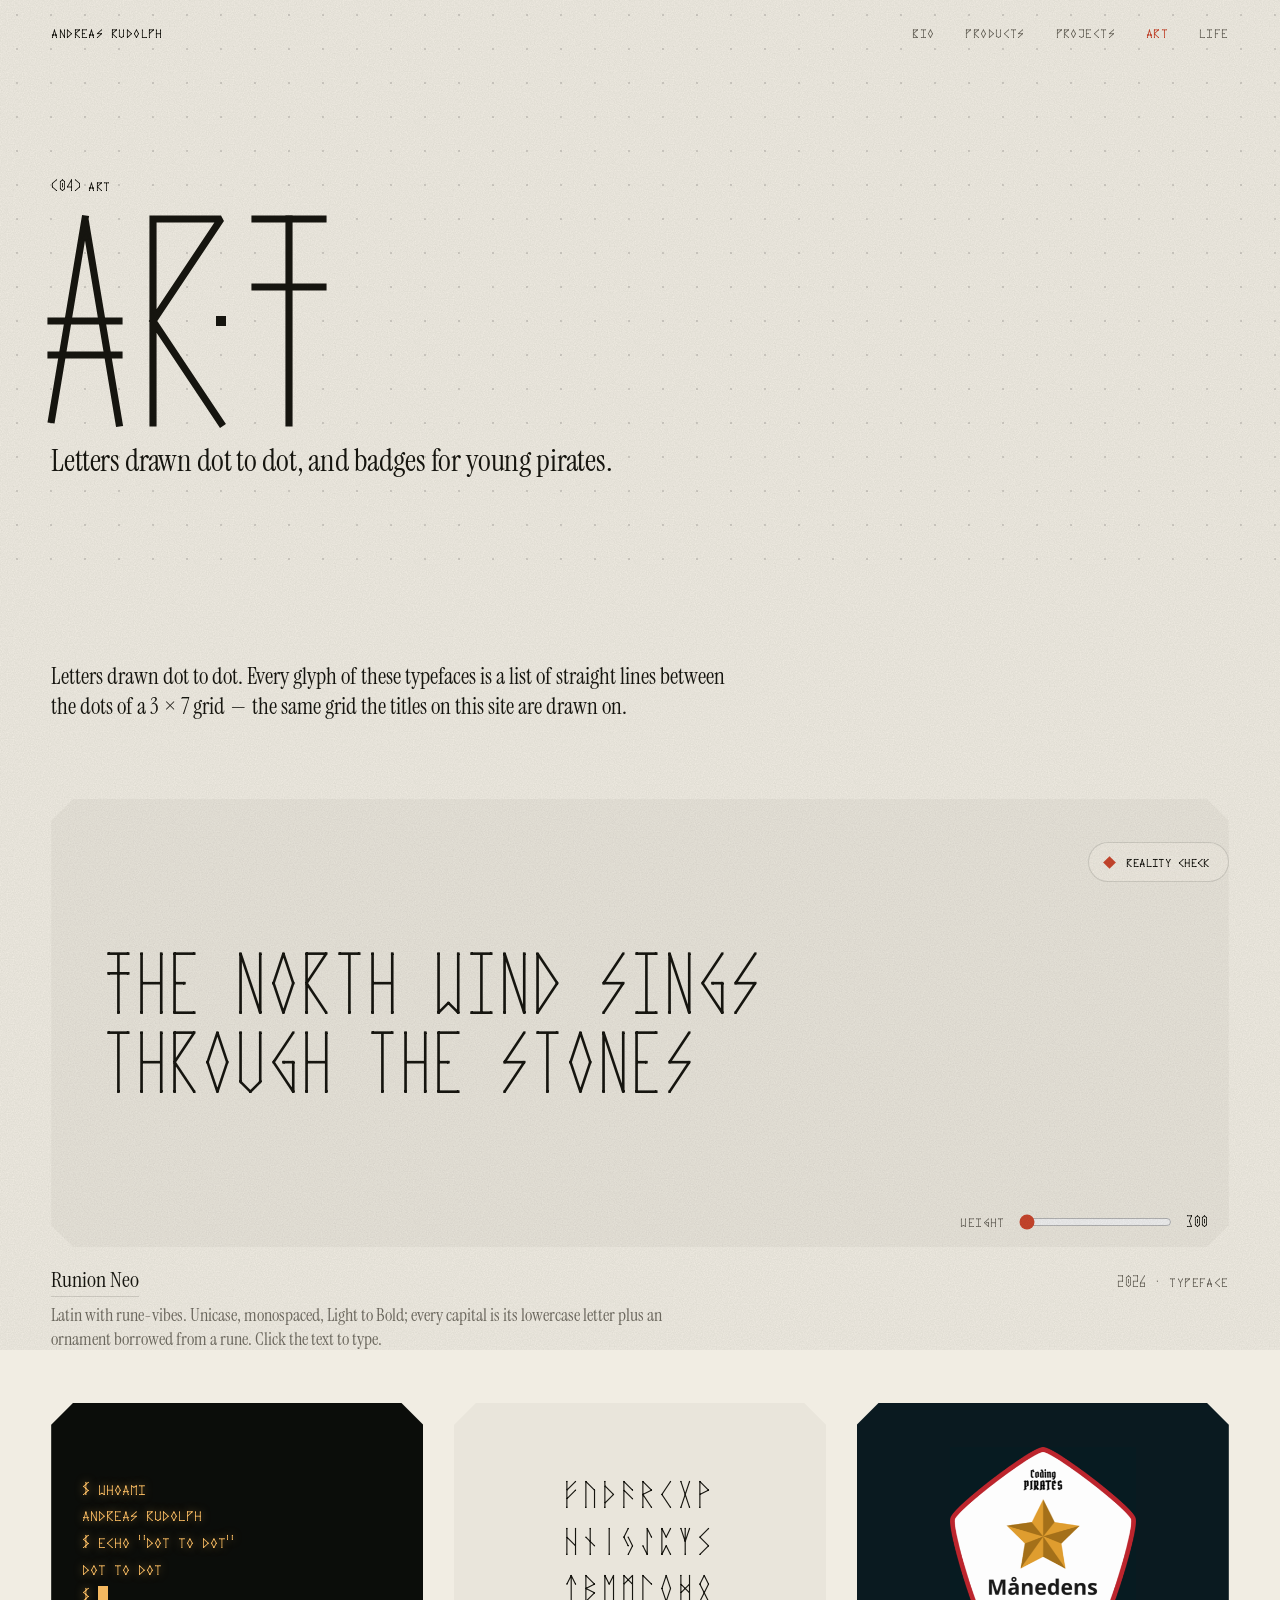
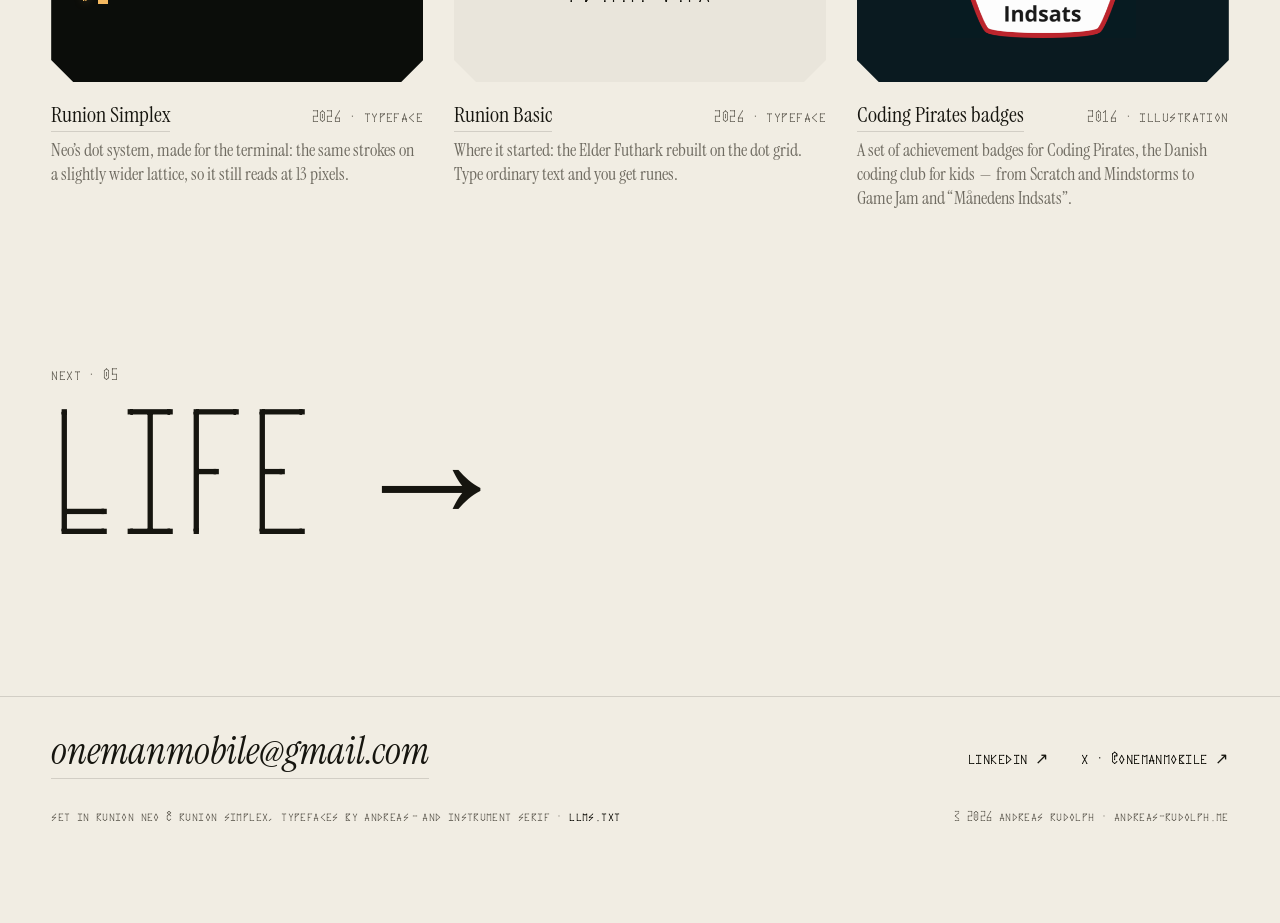
==== commit ab7c09d0: "Downloadable CV: one-page A4 /cv/ page and PDF, linked from the bio page" ====
--- a/art/index.html
+++ b/art/index.html
@@ -21,7 +21,7 @@
   <link rel="icon" href="/assets/favicon.svg" type="image/svg+xml">
   <link rel="preload" href="/assets/fonts/RunionNeo.woff2" as="font" type="font/woff2" crossorigin>
   <link rel="preload" href="/assets/fonts/InstrumentSerif-Regular.woff2" as="font" type="font/woff2" crossorigin>
-  <link rel="stylesheet" href="/assets/style.css?v=888e4a3266">
+  <link rel="stylesheet" href="/assets/style.css?v=2576e3306d">
   <script>try{if(localStorage.getItem('mode')==='dream')document.documentElement.dataset.mode='dream'}catch(e){}</script>
   <script type="module" src="/assets/main.js?v=9fe5629abb"></script>
 </head>
--- a/assets/style.css
+++ b/assets/style.css
@@ -318,6 +318,19 @@
 .quote { margin: clamp(80px, 11vw, 180px) 0 0; padding-left: clamp(0px, 16vw, 280px); }
 .quote blockquote { margin: 0 0 20px; }
 
+.cv-cta { display: flex; flex-wrap: wrap; align-items: center; gap: 14px 28px; margin: calc(-1 * clamp(28px, 4vw, 64px)) 0 clamp(72px, 9vw, 140px); }
+.cv-download {
+  display: inline-flex;
+  align-items: center;
+  padding: 16px 24px;
+  background: var(--ink);
+  color: var(--paper);
+  font: 500 15px/1 var(--mono);
+  letter-spacing: .04em;
+  clip-path: polygon(12px 0, calc(100% - 12px) 0, 100% 12px, 100% calc(100% - 12px), calc(100% - 12px) 100%, 12px 100%, 0 calc(100% - 12px), 0 12px);
+  transition: background-color .3s ease;
+}
+.cv-download:hover { background: var(--accent); }
 .today { margin: 0 0 clamp(72px, 9vw, 140px); }
 .today > .label { margin-bottom: 18px; }
 .today-list { list-style: none; margin: 0; padding: 0; border-top: 1px solid var(--rule); }
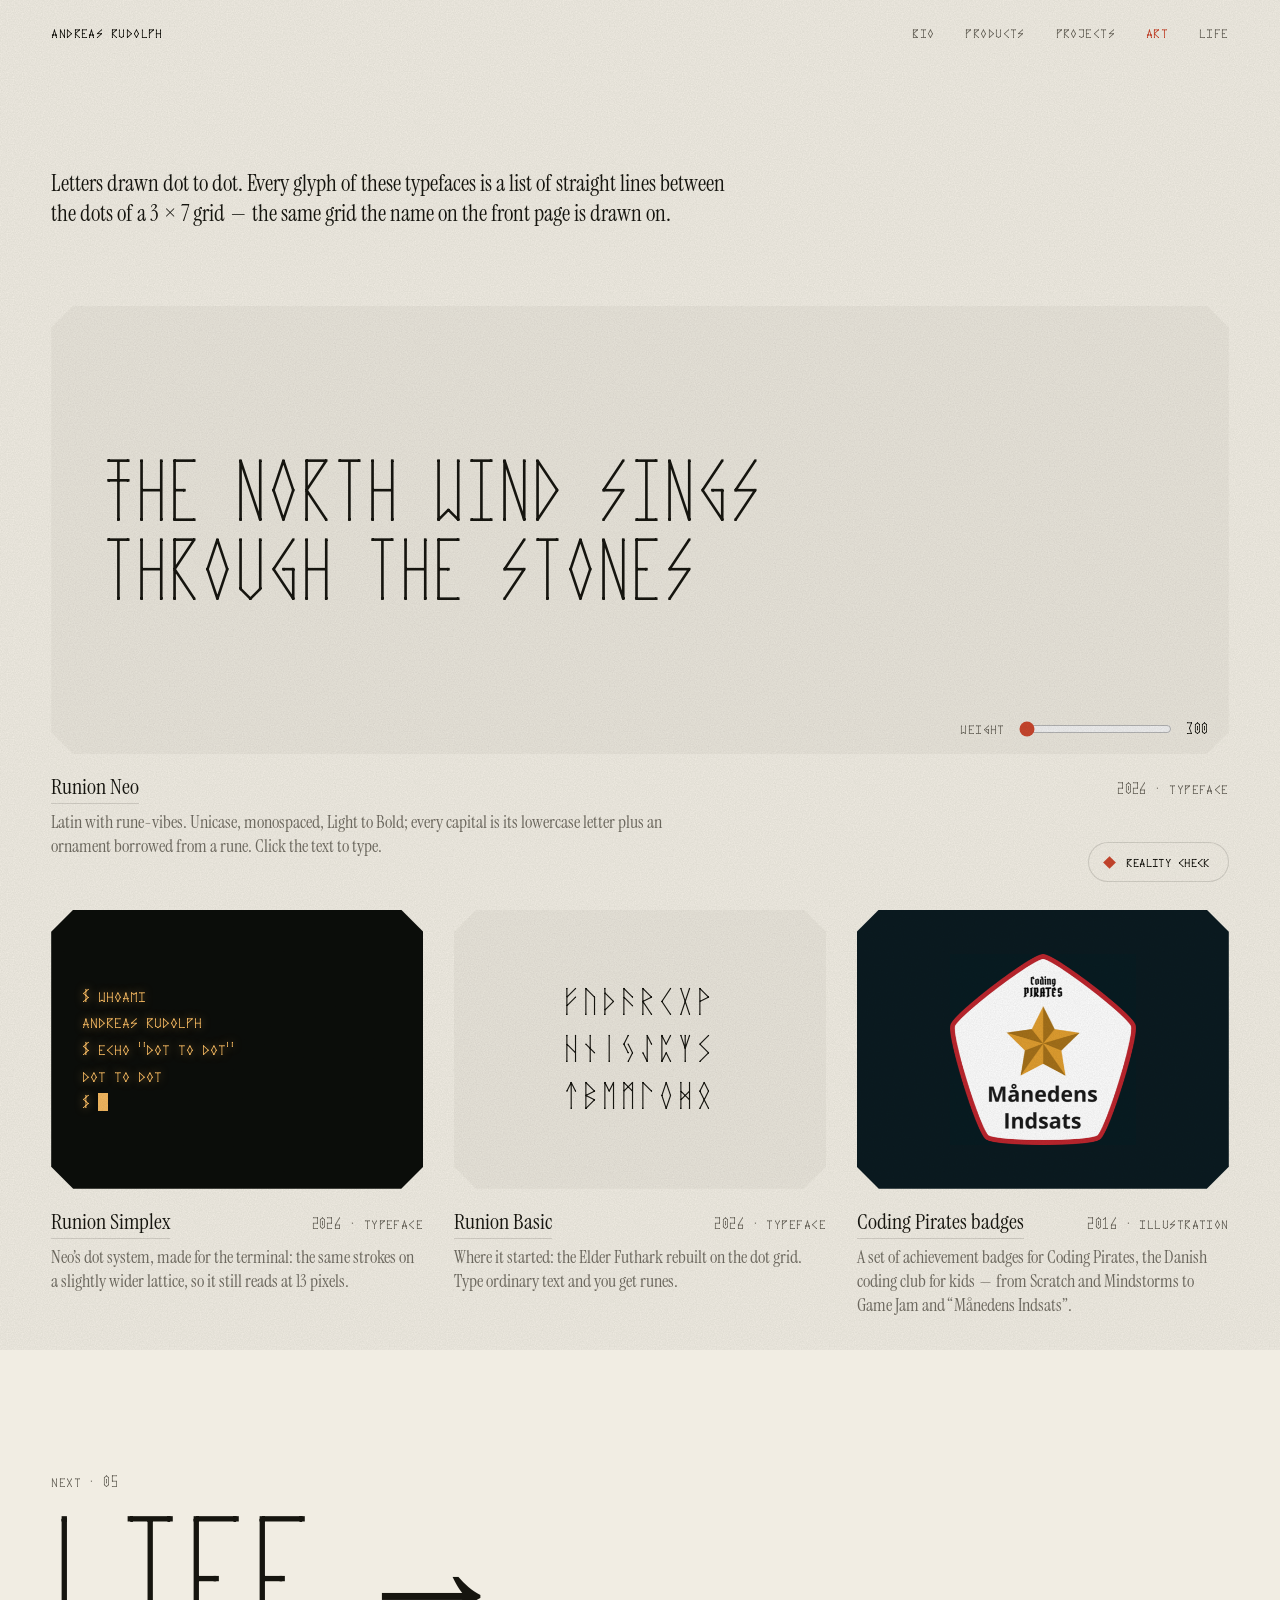
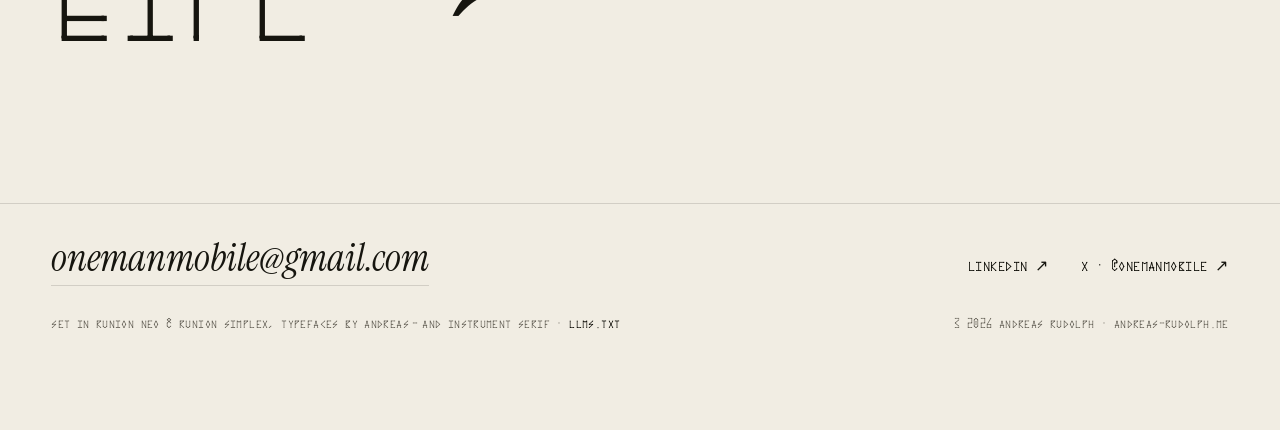
==== commit aac833cc: "Home: name in mixed case, new intro and bio copy, drop projects and art sections; sub-pages: content" ====
--- a/art/index.html
+++ b/art/index.html
@@ -21,15 +21,14 @@
   <link rel="icon" href="/assets/favicon.svg" type="image/svg+xml">
   <link rel="preload" href="/assets/fonts/RunionNeo.woff2" as="font" type="font/woff2" crossorigin>
   <link rel="preload" href="/assets/fonts/InstrumentSerif-Regular.woff2" as="font" type="font/woff2" crossorigin>
-  <link rel="stylesheet" href="/assets/style.css?v=2576e3306d">
+  <link rel="stylesheet" href="/assets/style.css?v=16f68725c3">
   <script>try{if(localStorage.getItem('mode')==='dream')document.documentElement.dataset.mode='dream'}catch(e){}</script>
-  <script type="module" src="/assets/main.js?v=9fe5629abb"></script>
+  <script type="module" src="/assets/main.js?v=e68046650d"></script>
 </head>
 <body>
   <a class="skip label" href="#content">Skip to content</a>
 
-  <header class="hero hero--page">
-    <canvas id="field" data-text="ART" data-size="page" aria-hidden="true"></canvas>
+  <header>
     <div class="top">
       <a class="label home" href="/">andreas rudolph</a>
       <nav aria-label="Pages">
@@ -40,17 +39,13 @@
         <a class="label" href="/life/">life</a>
       </nav>
     </div>
-    <div class="hero-stack hero-stack--page">
-      <p class="label hero-role">(04) art</p>
-      <h1 class="hero-name" data-name-box><span class="sr-only">Art</span></h1>
-      <p class="lede">Letters drawn dot to dot, and badges for young pirates.</p>
-    </div>
   </header>
 
   <main id="content">
+    <h1 class="sr-only">Art</h1>
     <section class="section section--first" aria-label="Art">
 
-      <p class="art-intro reveal">Letters drawn dot to dot. Every glyph of these typefaces is a list of straight lines between the dots of a 3&thinsp;×&thinsp;7 grid&thinsp;—&thinsp;the same grid the titles on this site are drawn on.</p>
+      <p class="art-intro reveal">Letters drawn dot to dot. Every glyph of these typefaces is a list of straight lines between the dots of a 3&thinsp;×&thinsp;7 grid&thinsp;—&thinsp;the same grid the name on the front page is drawn on.</p>
 
       <div class="art-grid">
         <figure class="art-card art-card--wide reveal">
--- a/assets/style.css
+++ b/assets/style.css
@@ -106,7 +106,6 @@
   flex-direction: column;
   overflow: hidden;
 }
-.hero--page { min-height: 0; }
 #field { position: absolute; inset: 0; width: 100%; height: 100%; display: block; touch-action: pan-y; }
 .top {
   position: relative;
@@ -133,14 +132,13 @@
   padding: clamp(12px, 3vh, 40px) var(--gutter) clamp(56px, 9vh, 104px);
   text-align: center;
 }
-.hero-stack--page { align-items: flex-start; justify-content: flex-end; padding-top: clamp(64px, 12vh, 140px); text-align: left; }
 /* photo and name sit side by side; the pair is centred as one unit */
 .hero-ident {
   align-self: stretch;
   display: flex;
   align-items: center;
   justify-content: center;
-  gap: clamp(16px, 2.2vw, 36px);
+  gap: clamp(24px, 3.2vw, 52px);
 }
 .hero-portrait {
   display: block;
@@ -155,7 +153,6 @@
 }
 /* the canvas draws the name inside this box; the script sizes it */
 .hero-name { flex: none; height: 120px; margin: 0; }
-.hero-stack--page .hero-name { width: 100%; }
 .hero-role { margin: 0; max-width: 64em; color: var(--ink); animation: rise 1.4s 1.35s cubic-bezier(.2, .7, .1, 1) both; }
 .hero-role span { white-space: nowrap; }
 .lede {
@@ -167,7 +164,6 @@
   text-wrap: balance;
   animation: rise 1.4s 1.5s cubic-bezier(.2, .7, .1, 1) both;
 }
-.hero-stack--page .lede { max-width: 22em; text-wrap: pretty; }
 .lede em { color: var(--accent); transition: color 1.1s ease; }
 .lede a, .about-big a, .facts a {
   color: inherit;
@@ -181,7 +177,7 @@
 .hero-hint { animation: rise 1.4s 1.8s cubic-bezier(.2, .7, .1, 1) both; }
 .swap { display: grid; }
 .swap > span { grid-area: 1 / 1; transition: opacity 1s ease; }
-.when-dream, [data-mode="dream"] .when-day { opacity: 0; }
+.when-dream { opacity: 0; }
 [data-mode="dream"] .when-dream { opacity: 1; color: var(--ink); }
 
 @keyframes rise { from { opacity: 0; transform: translateY(18px); } }
